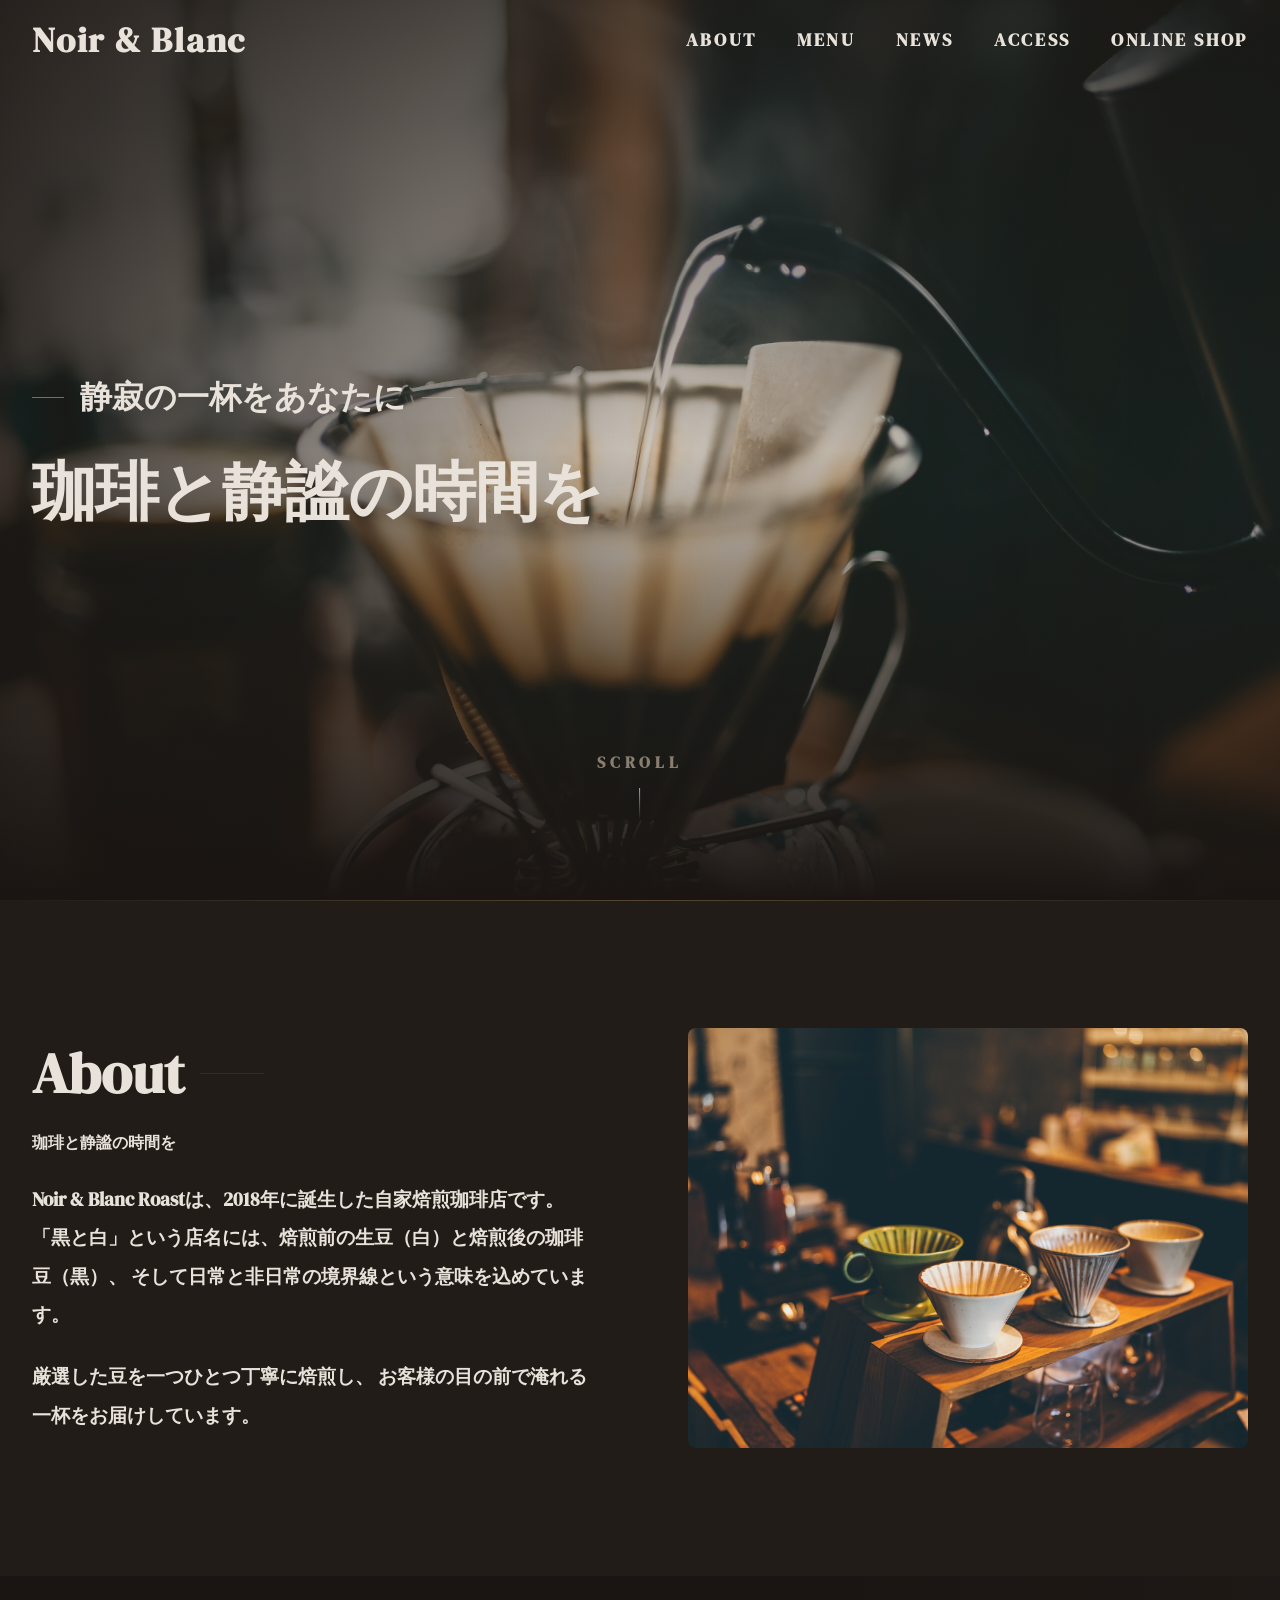
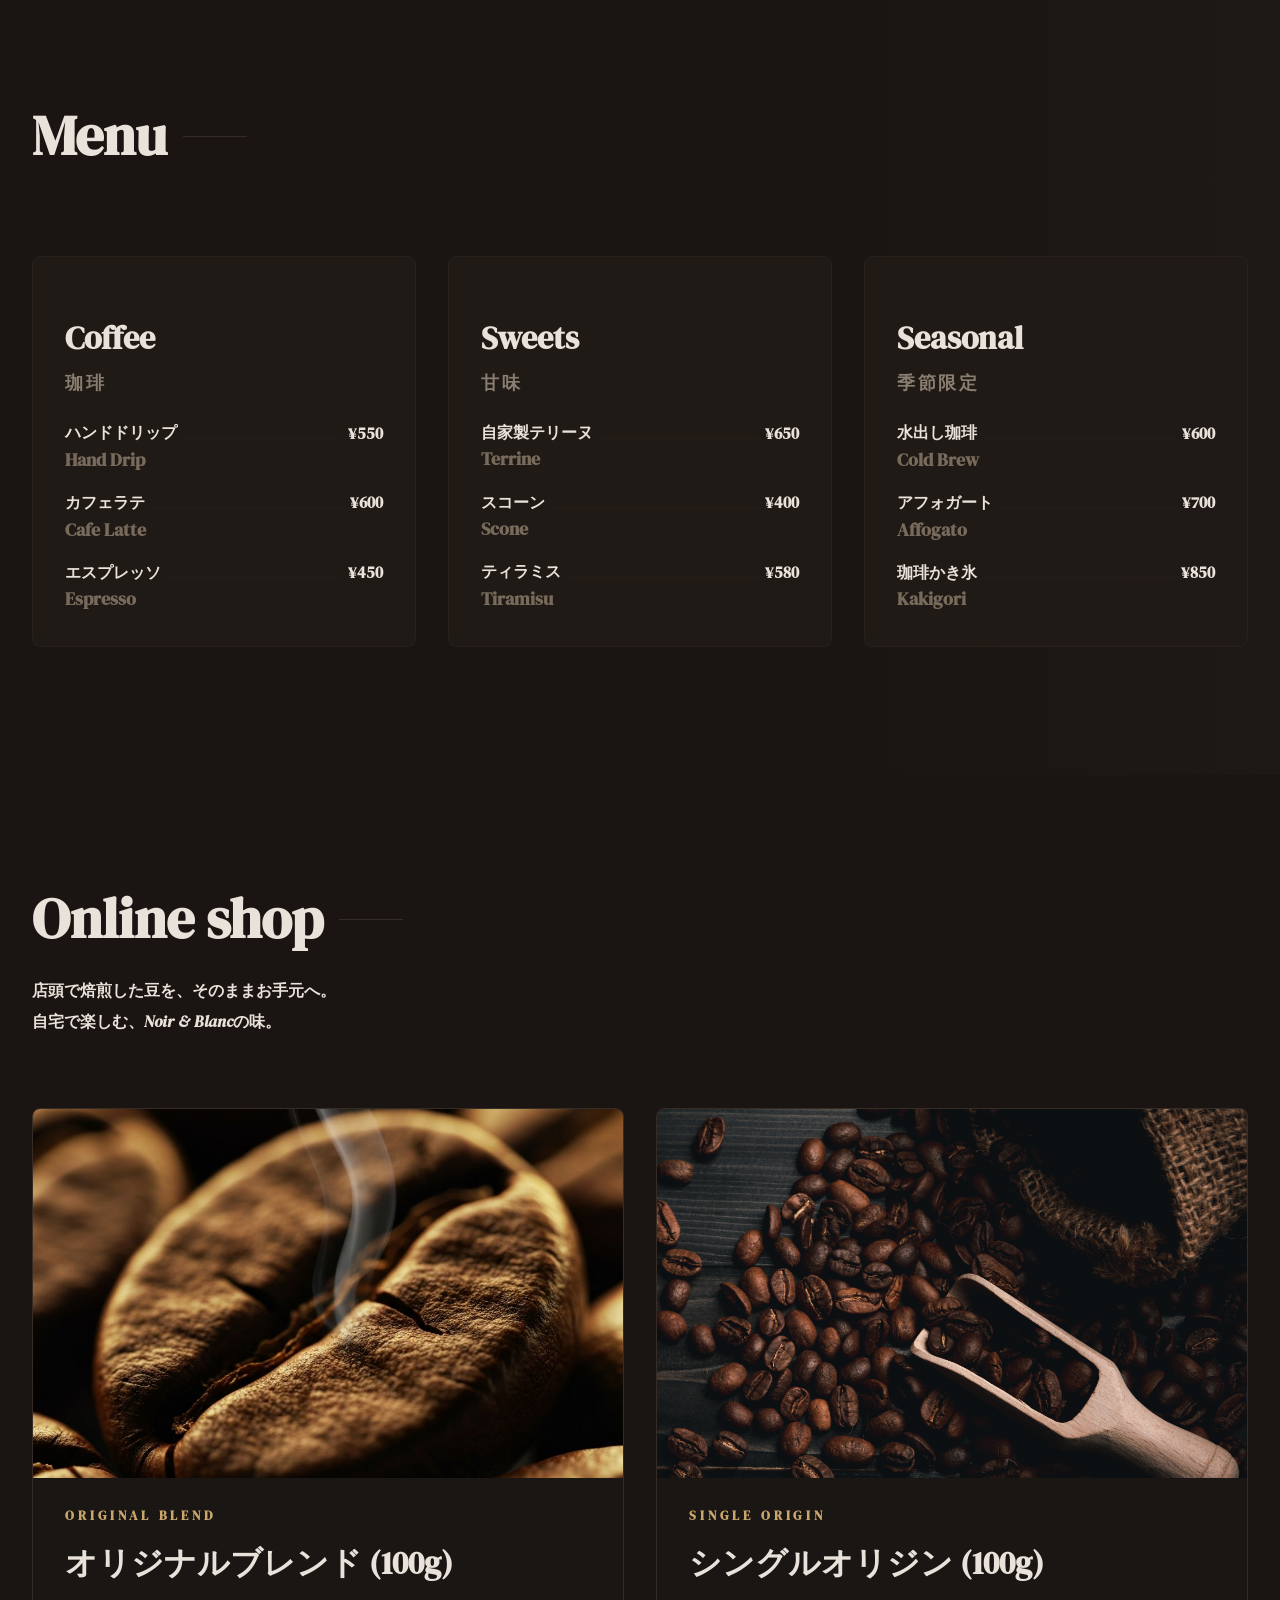
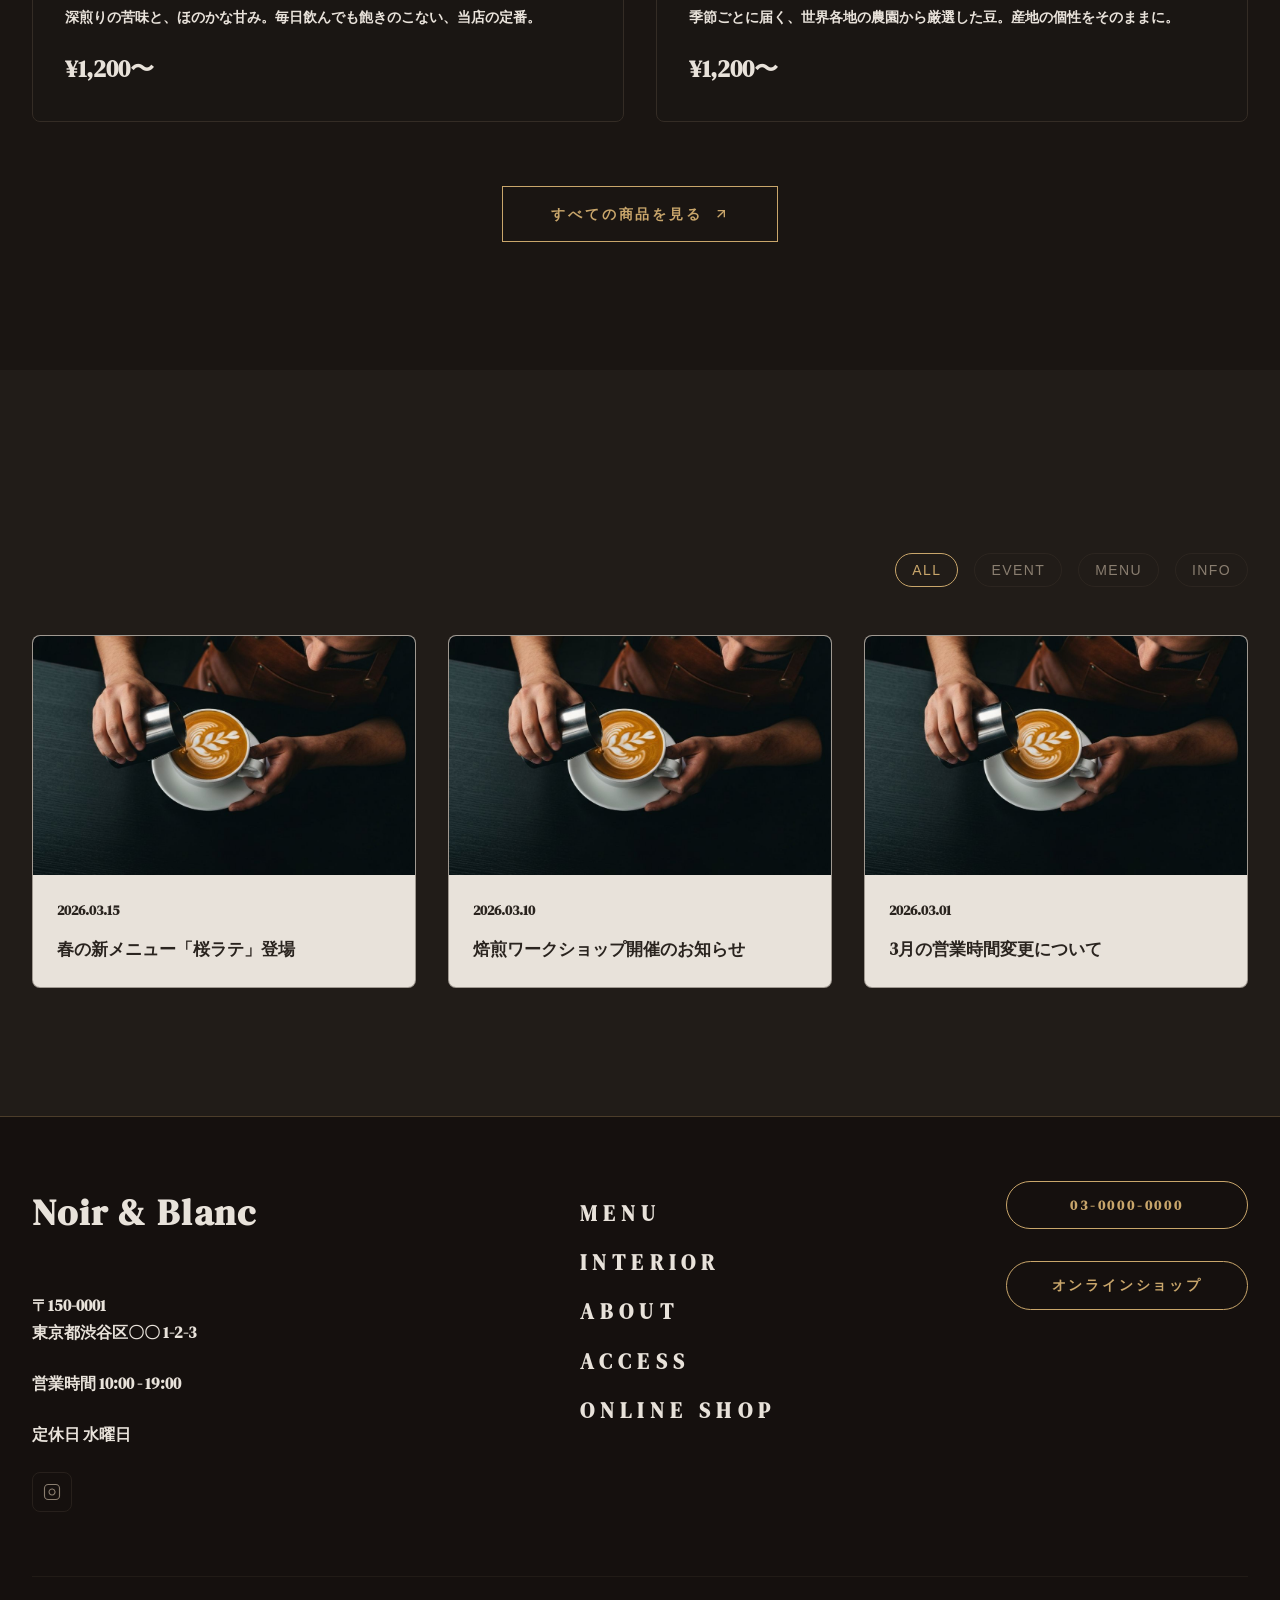
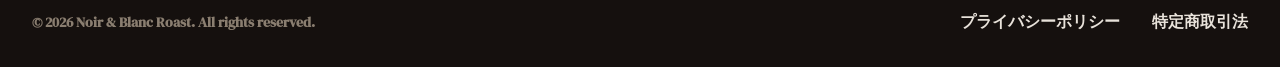
==== index.html @ d0a11fc4 "hero" ====
<!doctype html>
<html lang="ja">
  <head>
    <meta charset="UTF-8" />
    <meta name="viewport" content="width=device-width, initial-scale=1.0" />
    <meta name="theme-color" content="#1c1714" />
    <meta
      name="description"
      content="厳選された豆と、古材とアイアンが調和する静かな空間。自家焙煎珈琲店 Noir & Blanc Roast。"
    />

    <!-- OGP / SNS シェア -->
    <meta property="og:type" content="website" />
    <meta property="og:title" content="Noir & Blanc Roast - Artisan Coffee" />
    <meta
      property="og:description"
      content="厳選された豆と、古材とアイアンが調和する静かな空間。自家焙煎珈琲店。"
    />
    <meta property="og:url" content="https://noirblancroast.jp/" />
    <meta property="og:image" content="/images/hero-interior.jpg" />
    <meta property="og:locale" content="ja_JP" />
    <meta name="twitter:card" content="summary_large_image" />
    <meta name="twitter:title" content="Noir & Blanc Roast - Artisan Coffee" />
    <meta
      name="twitter:description"
      content="厳選された豆と、古材とアイアンが調和する静かな空間。自家焙煎珈琲店。"
    />
    <meta name="twitter:image" content="/images/hero-interior.jpg" />

    <title>Noir &amp; Blanc Roast - Artisan Coffee</title>

    <!-- Google Fonts: display=swap でレンダリングブロッキング解消 -->
    <link rel="preconnect" href="https://fonts.googleapis.com" />
    <link rel="preconnect" href="https://fonts.gstatic.com" crossorigin />
    <link
      href="https://fonts.googleapis.com/css2?family=DM+Sans:wght@400;500;600&family=DM+Serif+Display&display=swap"
      rel="stylesheet"
    />

    <!-- スタイルシート -->
    <link rel="stylesheet" href="style.css" />
  </head>

  <body>
    <!-- ========== Header ========== -->
    <header class="header" id="header">
      <nav class="nav container" aria-label="メインナビゲーション">
        <a href="#" class="nav-brand" aria-label="Noir & Blanc Roast トップへ">
          <div class="nav-brand-text">
            <span class="nav-brand-name">Noir &amp; Blanc</span>
          </div>
        </a>

        <ul class="nav-links" role="list">
          <li><a href="#about">About</a></li>
          <li><a href="#menu">Menu</a></li>
          <li><a href="#news">News</a></li>
          <li><a href="#news">Access</a></li>
          <li><a href="#news">Online shop</a></li>
        </ul>
        <button
          class="menu-toggle"
          id="menuToggle"
          aria-label="メニューを開く"
          aria-expanded="false"
          aria-controls="mobileMenu"
        >
          <svg
            width="24"
            height="24"
            viewBox="0 0 24 24"
            fill="none"
            stroke="currentColor"
            stroke-width="2"
            aria-hidden="true"
          >
            <line x1="3" y1="6" x2="21" y2="6" />
            <line x1="3" y1="12" x2="21" y2="12" />
            <line x1="3" y1="18" x2="21" y2="18" />
          </svg>
        </button>
      </nav>
    </header>

    <!-- ========== Mobile Menu ========== -->
    <!-- 🟠 修正: visibility:hidden + aria-hidden + フォーカストラップ(JS側) -->
    <nav
      class="mobile-menu"
      id="mobileMenu"
      aria-label="モバイルナビゲーション"
      aria-hidden="true"
    >
      <!-- × 閉じるボタン -->
      <button
        class="mobile-menu-close"
        id="mobileMenuClose"
        aria-label="メニューを閉じる"
      >
        <svg
          width="24"
          height="24"
          viewBox="0 0 24 24"
          fill="none"
          stroke="currentColor"
          stroke-width="2"
          aria-hidden="true"
        >
          <path d="M18 6 6 18" />
          <path d="m6 6 12 12" />
        </svg>
      </button>

      <li><a href="#about">About</a></li>
      <li><a href="#menu">Menu</a></li>
      <li><a href="#news">News</a></li>
      <li><a href="#news">Access</a></li>
      <li><a href="#news">Online shop</a></li>
      <a href="#reserve" class="mobile-menu-cta">Contact</a>
      <a href="tel:0300000000" class="mobile-menu-cta">03-0000-0000</a>
    </nav>

    <main id="main">
      <!-- ========== Hero ========== -->
      <section class="hero" aria-labelledby="hero-heading">
        <div class="hero-bg">
          <!-- ヒーロー画像は LCP なので loading="eager"（デフォルト）のまま -->
          <img src="images/hero.jpg" alt="Noir & Blanc Roast店内" />
        </div>
        <div class="hero-content">
          <div class="hero-label animate-fade-up">
            <span class="line" aria-hidden="true"></span>
            <span class="text">静寂の一杯をあなたに</span>
            <span class="line" aria-hidden="true"></span>
          </div>
          <h1 id="hero-heading" class="animate-fade-up-1">
            珈琲と静謐の時間を
          </h1>
          
        </div>
        <a
          href="#about"
          class="hero-scroll"
          aria-label="About セクションへスクロール"
        >
          <span>Scroll</span>
          <div class="hero-scroll-line" aria-hidden="true"></div>
        </a>
      </section>

      <!-- ========== About ========== -->
      <section
        class="about-section section"
        id="about"
        aria-labelledby="about-heading"
      >
        <div class="container">
          <div class="about-grid">
            <div class="about-content">
              <div class="section-label reveal">
                <h2 id="about-heading" class="section-title reveal delay-1">
                  About
                </h2>
                <span class="line" aria-hidden="true"></span>
              </div>
              <span class="text"
                >珈琲と<span class="accent">静謐</span>の時間を</span
              >
              <p class="reveal delay-2">
                Noir &amp; Blanc Roastは、2018年に誕生した自家焙煎珈琲店です。
                <br />「黒と白」という店名には、焙煎前の生豆（白）と焙煎後の珈琲豆（黒）、
                そして日常と非日常の境界線という意味を込めています。
              </p>
              <p class="reveal delay-2">
                厳選した豆を一つひとつ丁寧に焙煎し、
                お客様の目の前で淹れる一杯をお届けしています。
              </p>
            </div>

            <div class="about-gallery reveal">
              <div class="about-gallery-item large">
                <img src="images/about.jpg" alt="" loading="lazy" />
              </div>
            </div>
          </div>
        </div>
      </section>

      <!-- ========== Menu ========== -->
      <section
        class="menu-section section"
        id="menu"
        aria-labelledby="menu-heading"
      >
        <div class="container">
          <div class="menu-header">
            <div class="section-label reveal">
                <h2 id="menu-heading" class="section-title">Menu</h2>
                <span class="line" aria-hidden="true"></span>
              </div>
          </div>

          <div class="menu-grid">
            <!-- Coffee -->
            <div class="menu-card reveal">
              <h3>Coffee</h3>
              <p class="subtitle">珈琲</p>
              <div class="menu-items">
                <div class="menu-item">
                  <div class="menu-item-info">
                    <span class="menu-item-name-ja">ハンドドリップ</span>
                    <span class="menu-item-name">Hand Drip</span>
                  </div>
                  <span class="menu-item-dots" aria-hidden="true"></span
                  ><span class="menu-item-price">¥550</span>
                </div>
                <div class="menu-item">
                  <div class="menu-item-info">
                    <span class="menu-item-name-ja">カフェラテ</span>
                    <span class="menu-item-name">Cafe Latte</span>
                  </div>
                  <span class="menu-item-dots" aria-hidden="true"></span
                  ><span class="menu-item-price">¥600</span>
                </div>
                <div class="menu-item">
                  <div class="menu-item-info">
                    <span class="menu-item-name-ja">エスプレッソ</span>
                    <span class="menu-item-name">Espresso</span>
                  </div>
                  <span class="menu-item-dots" aria-hidden="true"></span
                  ><span class="menu-item-price">¥450</span>
                </div>
              </div>
              <span class="menu-card-line" aria-hidden="true"></span>
            </div>

            <!-- Sweets -->
            <div class="menu-card reveal delay-1">
              <h3>Sweets</h3>
              <p class="subtitle">甘味</p>
              <div class="menu-items">
                <div class="menu-item">
                  <div class="menu-item-info">
                    <span class="menu-item-name-ja">自家製テリーヌ</span>
                    <span class="menu-item-name">Terrine</span>
                  </div>
                  <span class="menu-item-dots" aria-hidden="true"></span
                  ><span class="menu-item-price">¥650</span>
                </div>
                <div class="menu-item">
                  <div class="menu-item-info">
                    <span class="menu-item-name-ja">スコーン</span>
                    <span class="menu-item-name">Scone</span>
                  </div>
                  <span class="menu-item-dots" aria-hidden="true"></span
                  ><span class="menu-item-price">¥400</span>
                </div>
                <div class="menu-item">
                  <div class="menu-item-info">
                    <span class="menu-item-name-ja">ティラミス</span>
                    <span class="menu-item-name">Tiramisu</span>
                  </div>
                  <span class="menu-item-dots" aria-hidden="true"></span
                  ><span class="menu-item-price">¥580</span>
                </div>
              </div>
              <span class="menu-card-line" aria-hidden="true"></span>
            </div>

            <!-- Seasonal -->
            <div class="menu-card reveal delay-2">
              <h3>Seasonal</h3>
              <p class="subtitle">季節限定</p>
              <div class="menu-items">
                <div class="menu-item">
                  <div class="menu-item-info">
                    <span class="menu-item-name-ja">水出し珈琲</span>
                    <span class="menu-item-name">Cold Brew</span>
                  </div>
                  <span class="menu-item-dots" aria-hidden="true"></span
                  ><span class="menu-item-price">¥600</span>
                </div>
                <div class="menu-item">
                  <div class="menu-item-info">
                    <span class="menu-item-name-ja">アフォガート</span>
                    <span class="menu-item-name">Affogato</span>
                  </div>
                  <span class="menu-item-dots" aria-hidden="true"></span
                  ><span class="menu-item-price">¥700</span>
                </div>
                <div class="menu-item">
                  <div class="menu-item-info">
                    <span class="menu-item-name-ja">珈琲かき氷</span>
                    <span class="menu-item-name">Kakigori</span>
                  </div>
                  <span class="menu-item-dots" aria-hidden="true"></span
                  ><span class="menu-item-price">¥850</span>
                </div>
              </div>
              <span class="menu-card-line" aria-hidden="true"></span>
            </div>
          </div>
        </div>
      </section>
          
        <!-- ========== Online Store ========== -->
        <section class="shop-section" id="shop" aria-labelledby="shop-heading">
            
          <div class="container shop-content">
            <div class="shop-header reveal">
                <div class="section-label reveal">
                <h2 id="shop-heading" class="section-title reveal delay-1">
                  Online shop
                </h2>
                <span class="line" aria-hidden="true"></span>
              </div>
              <p class="shop-desc">
                店頭で焙煎した豆を、そのままお手元へ。<br />自宅で楽しむ、<em>Noir &amp; Blanc</em>の味。
              </p>
            </div>
            <div class="shop-products">
              <article class="shop-product reveal">
                <div class="shop-product-img">
                  <img
                    src="images/origin.jpg"
                    alt="オリジナルブレンド豆"
                    loading="lazy"
                  />
                </div>
                <div class="shop-product-body">
                  <span class="shop-product-tag">Original Blend</span>
                  <h3 class="shop-product-name">オリジナルブレンド  (100g)</h3>
                  <p class="shop-product-desc">
                    深煎りの苦味と、ほのかな甘み。毎日飲んでも飽きのこない、当店の定番。
                  </p>
                  <div class="shop-product-footer">
                    <span class="shop-product-price">¥1,200〜</span>
                  </div>
                </div>
              </article>
              <article class="shop-product reveal">
                <div class="shop-product-img">
                  <img
                    src="images/single.jpeg"
                    alt="シングルオリジン豆"
                    loading="lazy"
                  />
                </div>
                <div class="shop-product-body">
                  <span class="shop-product-tag">Single Origin</span>
                  <h3 class="shop-product-name">シングルオリジン  (100g)</h3>
                  <p class="shop-product-desc">
                    季節ごとに届く、世界各地の農園から厳選した豆。産地の個性をそのままに。
                  </p>
                  <div class="shop-product-footer">
                    <span class="shop-product-price">¥1,200〜</span>
                  </div>
                </div>
              </article>
            </div>
            <div class="shop-all reveal delay-3">
              <a href="#" class="btn-shop-all">
                すべての商品を見る
                <svg
                  width="16"
                  height="16"
                  viewBox="0 0 24 24"
                  fill="none"
                  stroke="currentColor"
                  stroke-width="2"
                  aria-hidden="true"
                >
                  <path d="M7 7h10v10" />
                  <path d="M7 17 17 7" />
                </svg>
              </a>
            </div>
          </div>
        </section>
      </section>

      <!-- ========== News ========== -->
      <section
        class="news-section section"
        id="news"
        aria-labelledby="news-heading"
      >
        <div class="container">
          <div class="news-header">
            <div class="reveal">
              <div class="section-label">
                <span class="line" aria-hidden="true"></span>
              </div>
              <h2 id="news-heading" class="section-title">News</h2>
            </div>
            <!-- 🟡 修正: data-filter 属性でカテゴリ絞り込みに対応 -->
            <div
              class="news-filters"
              role="group"
              aria-label="ニュースフィルター"
            >
              <button class="news-filter active" data-filter="all">All</button>
              <button class="news-filter" data-filter="event">Event</button>
              <button class="news-filter" data-filter="menu">Menu</button>
              <button class="news-filter" data-filter="info">Info</button>
            </div>
          </div>

          <div class="news-grid">
            <!-- data-category でフィルタリング対象を指定 -->
            <article class="news-card reveal" data-category="menu">
              <a href="">
                <div class="news-card-image">
                  <img
                    src="images/craft-detail.jpg"
                    alt="営業時間"
                    loading="lazy"
                  />
                </div>
                <div class="news-card-content">
                  <div class="news-card-meta">
                    <time class="news-card-date" datetime="2026-03-15"
                      >2026.03.15</time
                    >
                  </div>
                  <h3>春の新メニュー「桜ラテ」登場</h3>
                </div></a
              >
            </article>

            <article class="news-card reveal delay-1" data-category="event">
              <a href="">
                <div class="news-card-image">
                  <img
                    src="images/craft-detail.jpg"
                    alt="営業時間"
                    loading="lazy"
                  />
                </div>
                <div class="news-card-content">
                  <div class="news-card-meta">
                    <time class="news-card-date" datetime="2026-03-10"
                      >2026.03.10</time
                    >
                  </div>
                  <h3>焙煎ワークショップ開催のお知らせ</h3>
                </div></a
              >
            </article>

            <article class="news-card reveal delay-2" data-category="info">
              <a href="">
                <div class="news-card-image">
                  <img
                    src="images/craft-detail.jpg"
                    alt="営業時間"
                    loading="lazy"
                  />
                </div>
                <div class="news-card-content">
                  <div class="news-card-meta">
                    <time class="news-card-date" datetime="2026-03-01"
                      >2026.03.01</time
                    >
                  </div>
                  <h3>3月の営業時間変更について</h3>
                </div></a
              >
            </article>
          </div>
        </div>
      </section>
    </main>

    <!-- ========== Footer ========== -->
    <footer class="footer" id="contact">
      <div class="container">
        <div class="footer-main">
          <div class="footer-about">
            <div class="footer-brand">
              <div class="footer-brand-text">
                <p class="name">Noir &amp; Blanc</p>
              </div>
            </div>
            <address style="font-style: normal">
              <p>〒150-0001<br />東京都渋谷区〇〇 1-2-3</p>
              <p><strong>営業時間</strong> 10:00 - 19:00</p>
              <p style="margin-top: 1rem"><strong>定休日</strong> 水曜日</p>
            </address>
            <div class="footer-social">
              <a
                href="https://instagram.com"
                target="_blank"
                rel="noopener noreferrer"
                aria-label="Instagramを開く"
              >
                <svg
                  width="18"
                  height="18"
                  viewBox="0 0 24 24"
                  fill="none"
                  stroke="currentColor"
                  stroke-width="1.5"
                  aria-hidden="true"
                >
                  <rect x="2" y="2" width="20" height="20" rx="5" ry="5" />
                  <path d="M16 11.37A4 4 0 1 1 12.63 8 4 4 0 0 1 16 11.37z" />
                  <line x1="17.5" y1="6.5" x2="17.51" y2="6.5" />
                </svg>
              </a>
            </div>
          </div>

          <nav class="footer-nav" aria-label="Exploreナビゲーション">
            <ul role="list">
              <li><a href="#menu">Menu</a></li>
              <li><a href="#interior">Interior</a></li>
              <li><a href="#about">About</a></li>
              <li><a href="#interior">Access</a></li>
              <li><a href="#about">Online shop</a></li>
            </ul>
          </nav>
          <div class="footer-info">
            <a href="tel:0300000000" class="footer-reserve" id="reserve"
              >03-0000-0000</a
            >
            <a href="#" class="footer-reserve" id="reserve"
              >オンラインショップ</a
            >
          </div>
        </div>

        <div class="footer-bottom">
          <!-- 🔵 修正: © 記号 -->
          <p>&copy; 2026 Noir &amp; Blanc Roast. All rights reserved.</p>
          <div class="footer-legal">
            <a href="#privacy">プライバシーポリシー</a>
            <a href="#terms">特定商取引法</a>
          </div>
        </div>
      </div>
    </footer>

    <!-- JS は </body> 直前に配置（DOMが確実に存在する状態で実行） -->
    <script src="script.js"></script>
  </body>
</html>
---- style.css ----
/* ============================================================
   style.css  –  Noir & Blanc Roast
   ============================================================ */


/* ----------------------------------------
   Design Tokens
   ---------------------------------------- */

:root {
    --background: #1a1512;
    --foreground: #e8e2da;
    --card: #211c18;
    --card-foreground: #e8e2da;
    --primary: #c9a66b;
    --primary-fg: #1a1512;
    --secondary: #2a241f;
    --muted-fg: #8a7e70;
    --border: #342c25;
    --radius: 0.5rem;
    --font-sans: 'DM Sans', system-ui, sans-serif;
    --font-serif: 'DM Serif Display', Georgia, serif;
}


/* ----------------------------------------
   Reset
   ---------------------------------------- */

*,
*::before,
*::after {
    box-sizing: border-box;
    margin: 0;
    padding: 0;
}

html {
    scroll-behavior: smooth;
    -webkit-font-smoothing: antialiased;
}

body {
    font-family: var(--font-serif);
    background: var(--background);
    color: var(--foreground);
    line-height: 1.6;
    min-width: 320px;
    font-weight: 600;
}

img {
    display: block;
    max-width: 100%;
    height: auto;
}

a {
    text-decoration: none;
    color: inherit;
}


/* ----------------------------------------
   Utility
   ---------------------------------------- */

.container {
    width: 100%;
    max-width: 80rem;
    margin: 0 auto;
    padding: 0 1.5rem;
}

@media (min-width: 768px) {
    .container {
        padding: 0 2rem;
    }
}


/* アクセシビリティ: フォーカスリング */

:focus-visible {
    outline: 2px solid var(--primary);
    outline-offset: 3px;
}


/* ----------------------------------------
   Animations
   ---------------------------------------- */

@keyframes fadeUp {
    from {
        opacity: 0;
        transform: translateY(30px);
    }
    to {
        opacity: 1;
        transform: translateY(0);
    }
}

@keyframes pulse {
    0%,
    100% {
        opacity: 1;
    }
    50% {
        opacity: 0.5;
    }
}

@keyframes fadeIn {
    from {
        opacity: 0;
    }
    to {
        opacity: 1;
    }
}


/* Hero 入場アニメ（ページ読み込み時のみ） */

.animate-fade-up {
    animation: fadeUp 0.8s ease-out forwards;
    opacity: 0;
}

.animate-fade-up-1 {
    animation: fadeUp 0.8s ease-out 0.1s forwards;
    opacity: 0;
}

.animate-fade-up-2 {
    animation: fadeUp 0.8s ease-out 0.2s forwards;
    opacity: 0;
}

.animate-fade-up-3 {
    animation: fadeUp 0.8s ease-out 0.3s forwards;
    opacity: 0;
}


/* スクロール連動 reveal（IntersectionObserver で .visible を付与）*/

.reveal {
    opacity: 0;
    transform: translateY(24px);
    transition: opacity 0.7s ease-out, transform 0.7s ease-out;
}

.reveal.delay-1 {
    transition-delay: 0.1s;
}

.reveal.delay-2 {
    transition-delay: 0.2s;
}

.reveal.delay-3 {
    transition-delay: 0.3s;
}

.reveal.visible {
    opacity: 1;
    transform: none;
}


/* prefers-reduced-motion: アニメ無効化 */

@media (prefers-reduced-motion: reduce) {
    .animate-fade-up,
    .animate-fade-up-1,
    .animate-fade-up-2,
    .animate-fade-up-3,
    .reveal {
        animation: none;
        transition: none;
        opacity: 1;
        transform: none;
    }
}


/* ----------------------------------------
   Header
   ---------------------------------------- */

.header {
    position: fixed;
    top: 0;
    left: 0;
    right: 0;
    z-index: 50;
    background: transparent;
    transition: background 0.5s, border-color 0.5s;
}

.header.scrolled {
    background: rgba(26, 21, 18, 0.95);
    backdrop-filter: blur(12px);
    -webkit-backdrop-filter: blur(12px);
    /* Safari 対応 */
    border-bottom: 1px solid rgba(52, 44, 37, 0.5);
}

.nav {
    display: flex;
    align-items: center;
    justify-content: space-between;
    height: 5rem;
}


/* ブランドロゴ */

.nav-brand {
    display: flex;
    align-items: center;
    gap: 0.75rem;
}

.nav-brand-icon {
    width: 2.5rem;
    height: 2.5rem;
    border-radius: var(--radius);
    background: rgba(201, 166, 107, 0.1);
    border: 1px solid rgba(201, 166, 107, 0.3);
    display: flex;
    align-items: center;
    justify-content: center;
    transition: all 0.3s;
}

.nav-brand:hover .nav-brand-icon {
    border-color: rgba(201, 166, 107, 0.6);
    background: rgba(201, 166, 107, 0.2);
}

.nav-brand-icon span {
    font-family: var(--font-serif);
    font-size: 1.125rem;
    color: var(--primary);
}

.nav-brand-text {
    display: none;
    flex-direction: column;
}

.nav-brand-sub {
    font-size: 0.75rem;
    letter-spacing: 0.3em;
    text-transform: uppercase;
    color: var(--muted-fg);
}

.nav-brand-name {
    font-family: var(--font-serif);
    font-size: 2.2rem;
    letter-spacing: 0.05em;
}

@media (min-width: 640px) {
    .nav-brand-text {
        display: flex;
    }
}


/* デスクトップ nav リンク */

.nav-links {
    display: none;
    align-items: center;
    gap: 2.5rem;
    list-style: none;
}

@media (min-width: 768px) {
    .nav-links {
        display: flex;
    }
}

.nav-links a {
    position: relative;
    font-size: 1.1rem;
    letter-spacing: 0.15em;
    text-transform: uppercase;
    transition: color 0.3s;
}

.nav-links a::after {
    content: '';
    position: absolute;
    bottom: -4px;
    left: 0;
    width: 0;
    height: 1px;
    background: var(--primary);
    transition: width 0.3s;
}

.nav-links a:hover::after {
    width: 100%;
}


/* CTA ボタン */

.nav-cta {
    display: none;
    padding: 0.625rem 1.5rem;
    font-size: 0.875rem;
    letter-spacing: 0.2em;
    text-transform: uppercase;
    background: var(--foreground);
    color: var(--primary-fg);
    border-radius: 9999px;
    transition: background 0.3s;
}

@media (min-width: 768px) {
    .nav-cta {
        display: inline-flex;
    }
}

.nav-cta:hover {
    background: rgba(201, 166, 107, 0.9);
}


/* ハンバーガーボタン */

.menu-toggle {
    display: flex;
    background: none;
    border: none;
    padding: 0.5rem;
    color: var(--foreground);
    cursor: pointer;
    transition: color 0.3s;
}

.menu-toggle:hover {
    color: var(--primary);
}

@media (min-width: 768px) {
    .menu-toggle {
        display: none;
    }
}


/* ----------------------------------------
   Mobile Menu
   ---------------------------------------- */

.mobile-menu {
    position: fixed;
    inset: 0;
    z-index: 40;
    background: var(--background);
    display: flex;
    flex-direction: column;
    align-items: center;
    justify-content: center;
    gap: 2rem;
    opacity: 0;
    visibility: hidden;
    /* visibility で tabindex ブロック */
    pointer-events: none;
    transition: opacity 0.4s, visibility 0.4s;
}

.mobile-menu.open {
    opacity: 1;
    visibility: visible;
    pointer-events: auto;
}

.mobile-menu a {
    font-family: var(--font-serif);
    font-size: 2rem;
    letter-spacing: 0.05em;
    transition: color 0.3s;
}

.mobile-menu a:hover {
    color: var(--primary);
}

.mobile-menu-close {
    position: absolute;
    top: 1.5rem;
    right: 1.5rem;
    background: none;
    border: none;
    padding: 0.5rem;
    color: var(--muted-fg);
    cursor: pointer;
    transition: color 0.3s;
}

.mobile-menu-close:hover {
    color: var(--primary);
}

.mobile-menu-cta {
    margin-top: 1rem;
    padding: 1rem 2.5rem;
    font-size: 0.875rem;
    letter-spacing: 0.2em;
    text-transform: uppercase;
    border: 1px solid var(--primary);
    color: var(--primary);
    border-radius: 9999px;
    transition: all 0.3s;
}

.mobile-menu-cta:hover {
    background: var(--primary);
    color: var(--primary-fg);
}


/* ----------------------------------------
   Hero
   ---------------------------------------- */

.hero {
    position: relative;
    min-height: 100vh;
    overflow: hidden;
}

.hero-bg {
    position: absolute;
    inset: 0;
}

.hero-bg img {
    width: 100%;
    height: 100%;
    object-fit: cover;
}

.hero-bg::before {
    content: '';
    position: absolute;
    inset: 0;
    background: linear-gradient(to bottom, rgba(26, 21, 18, 0.7), rgba(26, 21, 18, 0.1), #1a1512);
}

.hero-bg::after {
    content: '';
    position: absolute;
    inset: 0;
    background: linear-gradient(to right, rgba(26, 21, 18, 0.8), transparent, rgba(26, 21, 18, 0.2));
}

.hero-content {
    position: relative;
    z-index: 10;
    display: flex;
    flex-direction: column;
    justify-content: center;
    min-height: 100vh;
    padding: 6rem 2rem;
}

.hero-label {
    display: flex;
    align-items: center;
    gap: 1rem;
    margin-bottom: 2rem;
}

.hero-label .line {
    width: 2rem;
    height: 1px;
    background: rgba(201, 166, 107, 0.6);
}

.hero-label .text {
    font-size: 2rem;
}
@media screen and(max-width: 767px) {
    .hero-label .text {
        font-size: 1.2rem;
    }
    
}

/* h1 は1ページに1つ */

.hero h1 {
    font-family: var(--font-serif);
    font-size: clamp(2.5rem, 8vw, 4rem);
    line-height: 1.15;
    letter-spacing: -0.02em;
}

.hero h1 .accent {
    color: var(--primary);
}

.hero-tagline {
    min-height: 4rem;
    margin-top: 2rem;
}

.hero-tagline p {
    font-size: clamp(1rem, 3vw, 1.25rem);
    color: var(--muted-fg);
    line-height: 1.8;
    transition: opacity 0.4s;
}

.hero-buttons {
    margin-top: 3rem;
    display: flex;
    flex-direction: column;
    align-items: center;
    gap: 1rem;
}

@media (min-width: 640px) {
    .hero-buttons {
        flex-direction: row;
        gap: 1.5rem;
    }
}

.btn-primary {
    padding: 1rem 2.5rem;
    font-size: 0.875rem;
    letter-spacing: 0.2em;
    text-transform: uppercase;
    background: var(--primary);
    color: var(--primary-fg);
    border: none;
    border-radius: 9999px;
    cursor: pointer;
    transition: background 0.3s;
}

.btn-primary:hover {
    background: rgba(201, 166, 107, 0.85);
}

.btn-outline {
    padding: 1rem 2.5rem;
    font-size: 0.875rem;
    letter-spacing: 0.2em;
    text-transform: uppercase;
    background: transparent;
    color: var(--foreground);
    border: 1px solid rgba(52, 44, 37, 0.6);
    border-radius: 9999px;
    cursor: pointer;
    transition: border-color 0.3s;
}

.btn-outline:hover {
    border-color: var(--primary);
}

.hero-scroll {
    position: absolute;
    bottom: 3rem;
    left: 50%;
    transform: translateX(-50%);
    display: flex;
    flex-direction: column;
    align-items: center;
    gap: 0.75rem;
    color: var(--muted-fg);
    transition: color 0.3s;
}

.hero-scroll:hover {
    color: var(--primary);
}

.hero-scroll span {
    letter-spacing: 0.3em;
    text-transform: uppercase;
}

.hero-scroll-line {
    position: relative;
    width: 1px;
    height: 4rem;
}

.hero-scroll-line::before {
    content: '';
    position: absolute;
    top: 0;
    left: 0;
    width: 100%;
    height: 50%;
    background: linear-gradient(to bottom, var(--primary), transparent);
    animation: pulse 2s infinite;
}


/* ----------------------------------------
   Section Common
   ---------------------------------------- */

.section {
    padding: 6rem 0;
}

@media (min-width: 768px) {
    .section {
        padding: 8rem 0;
    }
}

.section-label {
    display: flex;
    align-items: center;
    gap: 1rem;
    margin-bottom: 1.5rem;
}

.section-label .line {
    height: 1px;
    width: 4rem;
    background: var(--border);
}

.section-label .text {
    font-size: 0.75rem;
    letter-spacing: 0.4em;
    text-transform: uppercase;
    color: var(--primary);
}

.section-title {
    font-family: var(--font-serif);
    font-size: clamp(2.5rem, 5vw, 3.5rem);
    line-height: 1.15;
}

.section-title .accent {
    color: var(--primary);
}


/* ----------------------------------------
   About Section
   ---------------------------------------- */

.about-section {
    background: var(--card);
    position: relative;
    overflow: hidden;
}

.about-section::before {
    content: '';
    position: absolute;
    top: 0;
    left: 0;
    right: 0;
    height: 1px;
    background: linear-gradient(to right, transparent, var(--primary), transparent);
    opacity: 0.3;
}

.about-grid {
    display: grid;
    gap: 4rem;
    grid-template-columns: 1fr 1fr;
        gap: 6rem;
        align-items: center;
}



.about-content p {
    font-size: 1.2rem;
    line-height: 2;
    margin-top: 1.5rem;
}
@media (max-width: 1023px) {
    .about-grid {
        grid-template-columns: 1fr;
    }
    .about-content p {
    font-size: 1rem;
}
}
.about-philosophy {
    margin-top: 3rem;
    padding-top: 3rem;
    border-top: 1px solid rgba(52, 44, 37, 0.4);
}

.about-philosophy-title {
    font-size: 0.875rem;
    letter-spacing: 0.2em;
    text-transform: uppercase;
    color: var(--primary);
    margin-bottom: 1rem;
}

.about-philosophy p {
    font-family: var(--font-serif);
    font-size: 1.25rem;
    line-height: 1.8;
    margin-top: 0;
}

.about-gallery {
}

.about-gallery-item {
    position: relative;
    overflow: hidden;
    border-radius: var(--radius);
    aspect-ratio: 4/3;
}

.about-gallery-item img {
    width: 100%;
    height: 100%;
    object-fit: cover;
    transition: transform 0.7s;
}

.about-gallery-item:hover img {
    transform: scale(1.05);
}


/* ----------------------------------------
   Menu Section
   ---------------------------------------- */

.menu-section {
    position: relative;
}

.menu-section::before {
    content: '';
    position: absolute;
    top: 0;
    right: 0;
    width: 40%;
    height: 100%;
    background: linear-gradient(to left, rgba(33, 28, 24, 0.5), transparent);
    pointer-events: none;
}

.menu-header {
    display: grid;
    gap: 3rem;
    margin-bottom: 4rem;
}

@media (min-width: 1024px) {
    .menu-header {
        grid-template-columns: 1fr 1fr;
        gap: 6rem;
        align-items: end;
    }
}

.menu-header p {
    font-size: 1rem;
    line-height: 1.8;
    color: var(--muted-fg);
}

.menu-grid {
    display: grid;
    gap: 1.5rem;
}

@media (min-width: 768px) {
    .menu-grid {
        grid-template-columns: repeat(3, 1fr);
        gap: 2rem;
    }
}

.menu-card {
    position: relative;
    overflow: hidden;
    background: rgba(33, 28, 24, 0.8);
    backdrop-filter: blur(8px);
    -webkit-backdrop-filter: blur(8px);
    /* Safari 対応 */
    border: 1px solid rgba(52, 44, 37, 0.4);
    border-radius: var(--radius);
    padding: 2rem;
    transition: all 0.5s;
}

.menu-card:hover {
    border-color: rgba(201, 166, 107, 0.4);
    background: var(--card);
}

.menu-card-number {
    position: absolute;
    top: 1rem;
    right: 1.5rem;
    font-family: var(--font-serif);
    font-size: 3rem;
    color: rgba(52, 44, 37, 0.3);
    transition: color 0.3s;
}

.menu-card:hover .menu-card-number {
    color: rgba(201, 166, 107, 0.2);
}

.menu-card-icon {
    width: 3rem;
    height: 3rem;
    display: flex;
    align-items: center;
    justify-content: center;
    border: 1px solid rgba(52, 44, 37, 0.6);
    border-radius: var(--radius);
    color: var(--muted-fg);
    transition: all 0.3s;
}

.menu-card:hover .menu-card-icon {
    border-color: var(--primary);
    color: var(--primary);
}

.menu-card h3 {
    margin-top: 1.5rem;
    font-family: var(--font-serif);
    font-size: 2rem;
}

.menu-card .subtitle {
    margin-top: 0.25rem;
    font-size: 1.1rem;
    letter-spacing: 0.15em;
    color: var(--muted-fg);
}

.menu-items {
    margin-top: 1.5rem;
    display: flex;
    flex-direction: column;
    gap: 1rem;
}

.menu-item {
    display: flex;
    align-items: baseline;
    gap: 0.5rem;
}

.menu-item-info {
    display: flex;
    flex-direction: column;
}

.menu-item-name-ja {
    font-size: 1rem;
    transition: color 0.3s;
}

.menu-item:hover .menu-item-name-ja {
    color: var(--primary);
}

.menu-item-name {
    font-size: 1.1rem;
    color: rgb(121 107 92);
}

.menu-item-dots {
    flex: 1;
    min-width: 1rem;
    border-bottom: 1px dotted rgba(52, 44, 37, 0.5);
    margin-bottom: 0.4rem;
}

.menu-item-price {
    font-size: 1rem;
    font-variant-numeric: tabular-nums;
}

.menu-card-line {
    position: absolute;
    bottom: 0;
    left: 0;
    width: 0;
    height: 2px;
    background: var(--primary);
    border-radius: 9999px;
    transition: width 0.5s;
}

.menu-card:hover .menu-card-line {
    width: 100%;
}

/* ----------------------------------------
   Online Store
   ---------------------------------------- */
.shop-section {
  position: relative; overflow: hidden;
  padding: 7rem 0 8rem;
}
.shop-bg {
  position: absolute; inset: 0;
}
.shop-bg img { width: 100%; height: 100%; object-fit: cover; }
.shop-bg::before {
  content: ''; position: absolute; inset: 0;
  background: linear-gradient(160deg,
    rgba(18,15,13,0.96) 0%,
    rgba(18,15,13,0.88) 60%,
    rgba(18,15,13,0.96) 100%);
}
.shop-bg::after {
  content: ''; position: absolute; top: 0; left: 0; right: 0; height: 1px;
  background: linear-gradient(90deg, transparent, var(--primary), transparent);
  opacity: 0.3;
}
 
.shop-content { position: relative; z-index: 10; }
 
.shop-header { max-width: 42rem; margin-bottom: 4.5rem; }
.shop-title  { color: var(--fg); }
.shop-title em { color: var(--primary); }
.shop-desc {
  font-family: var(--font-jp); 
  font-size: 1rem;
  line-height: 1.9; color: var(--fg-muted); margin-top: 1.5rem;
}
 
.shop-products {
  display: grid; 
  gap: 1.5rem;
}
@media (min-width: 768px) { 
    .shop-products { 
        grid-template-columns: repeat(2, 1fr); gap: 2rem; 
    } }

.shop-product {
  display: flex; 
  flex-direction: column;
  background: rgba(28, 23, 20, 0.85);
  border: 1px solid var(--border);
  border-radius: var(--radius);
  overflow: hidden;
  transition: all 0.5s;
  backdrop-filter: blur(8px); 
  -webkit-backdrop-filter: blur(8px);
}
.shop-product:hover { 
    border-color: rgba(201,164,106,0.4); transform: translateY(-4px); }
 
.shop-product-img {
  position: relative; 
  aspect-ratio: 16/10; 
  overflow: hidden;
}
.shop-product-img img {
  width: 100%; 
  height: 100%; 
  object-fit: cover;
}
.shop-product-badge {
  position: absolute; top: 1rem; right: 1rem;
  padding: 0.3rem 0.875rem;
  font-size: 0.7rem; letter-spacing: 0.2em; text-transform: uppercase;
  background: rgba(18,15,13,0.85); color: var(--primary);
  border: 1px solid rgba(201,164,106,0.35);
  backdrop-filter: blur(6px); -webkit-backdrop-filter: blur(6px);
}
 
.shop-product-body {
  padding: 1.75rem 2rem 2rem; display: flex; flex-direction: column; flex: 1;
}
.shop-product-tag {
  display: block; 
  font-size: 0.8rem; 
  letter-spacing: 0.3em; 
  text-transform: uppercase;
  color: var(--primary); margin-bottom: 0.75rem;
}
.shop-product-name {
  font-size: 2rem;
}
.shop-product-desc {
  font-family: var(--font-jp); font-size: 0.9rem;
  line-height: 1.85; color: var(--fg-muted); margin-top: 0.875rem; flex: 1;
}
.shop-product-footer {
  display: flex; align-items: center; justify-content: space-between;
  padding-top: 1.25rem;
  border-top: 1px solid var(--border-dim);
}
.shop-product-price {
  font-family: var(--font-serif); 
  font-size: 1.5rem;
  font-variant-numeric: tabular-nums;
}
.shop-product-btn {
  padding: 1rem 2rem;
  font-size: 1rem; 
  letter-spacing: 0.15em; 
  text-transform: uppercase;
  background: var(--foreground); 
  border-radius: 9999px;
  color: #120f0d;
  transition: background 0.3s;
}
.shop-product-btn:hover { background: rgba(201,164,106,0.85); }
 
.shop-all {
  display: flex; flex-direction: column; align-items: center; gap: 1.25rem;
  margin-top: 4rem; text-align: center;
}
.btn-shop-all {
  display: inline-flex; align-items: center; gap: 0.625rem;
  padding: 1rem 3rem;
  font-size: 0.875rem; letter-spacing: 0.2em; text-transform: uppercase;
  border: 1px solid var(--primary); 
  color: var(--primary);
  transition: all 0.5s;
  position: relative; 
  overflow: hidden;
}

.btn-shop-all span, .btn-shop-all svg { 
    position: relative; z-index: 1; }
.btn-shop-all:hover { 
    color: #120f0d;
    background: var(--foreground); }
.btn-shop-all:hover::before { 
    transform: translateX(0); }
 
.shop-note {
  font-size: 0.8rem; color: var(--fg-muted); letter-spacing: 0.05em;
}

/* ----------------------------------------
   Gallery / Interior Section
   ---------------------------------------- */

.gallery-section {
    position: relative;
    overflow: hidden;
}

.gallery-section::before {
    content: '';
    position: absolute;
    inset: 0;
    background: linear-gradient(to bottom, var(--background), rgba(33, 28, 24, 0.3), var(--background));
    pointer-events: none;
}

.gallery-header {
    text-align: center;
    margin-bottom: 4rem;
}

.gallery-header .section-label {
    justify-content: center;
}

.bento-grid {
    display: grid;
    gap: 1rem;
}

@media (min-width: 768px) {
    .bento-grid {
        grid-template-columns: repeat(12, 1fr);
        gap: 1.5rem;
    }
}

.bento-item {
    position: relative;
    overflow: hidden;
    border-radius: var(--radius);
}

.bento-item img {
    width: 100%;
    height: 100%;
    object-fit: cover;
    transition: transform 0.7s;
}

.bento-item:hover img {
    transform: scale(1.05);
}

.bento-item.large {
    aspect-ratio: 4/3;
}

.bento-item.medium {
    aspect-ratio: 16/10;
}

@media (min-width: 768px) {
    .bento-item.large {
        grid-column: span 7;
        aspect-ratio: 16/12;
    }
    .bento-item.medium {
        grid-column: span 5;
    }
}

.bento-overlay {
    position: absolute;
    inset: 0;
    background: linear-gradient(to top, rgba(26, 21, 18, 0.8), transparent);
    opacity: 0;
    transition: opacity 0.5s;
}

.bento-item:hover .bento-overlay {
    opacity: 1;
}

.bento-content {
    position: absolute;
    bottom: 0;
    left: 0;
    right: 0;
    padding: 1.5rem;
    transform: translateY(1rem);
    opacity: 0;
    transition: all 0.5s;
}

.bento-item:hover .bento-content {
    transform: translateY(0);
    opacity: 1;
}

.bento-content .label {
    font-size: 0.75rem;
    letter-spacing: 0.3em;
    text-transform: uppercase;
    color: var(--primary);
    margin-bottom: 0.5rem;
}

.bento-content h3 {
    font-family: var(--font-serif);
    font-size: 1.25rem;
}

.bento-text-card {
    background: var(--card);
    border: 1px solid rgba(52, 44, 37, 0.4);
    border-radius: var(--radius);
    padding: 2rem;
    display: flex;
    flex-direction: column;
    justify-content: space-between;
    min-height: 200px;
    transition: border-color 0.5s;
}

@media (min-width: 768px) {
    .bento-text-card {
        grid-column: span 5;
    }
}

.bento-text-card:hover {
    border-color: rgba(201, 166, 107, 0.4);
}

.bento-text-card .label {
    font-size: 0.75rem;
    letter-spacing: 0.3em;
    text-transform: uppercase;
    color: var(--primary);
    margin-bottom: 1rem;
}

.bento-text-card h3 {
    font-family: var(--font-serif);
    font-size: 1.25rem;
    line-height: 1.4;
}

.bento-text-card p {
    margin-top: 1rem;
    font-size: 1rem;
    line-height: 1.7;
    color: var(--muted-fg);
}


/* ----------------------------------------
   Testimonial
   ---------------------------------------- */

.testimonial {
    position: relative;
    padding: 6rem 0;
    overflow: hidden;
}

@media (min-width: 768px) {
    .testimonial {
        padding: 8rem 0;
    }
}

.testimonial-bg {
    position: absolute;
    inset: 0;
    opacity: 0.2;
}

.testimonial-bg img {
    width: 100%;
    height: 100%;
    object-fit: cover;
}

.testimonial-bg::before {
    content: '';
    position: absolute;
    inset: 0;
    background: linear-gradient(to bottom, var(--background), rgba(26, 21, 18, 0.95), var(--background));
}

.testimonial-content {
    position: relative;
    z-index: 10;
    max-width: 48rem;
    margin: 0 auto;
    text-align: center;
    padding: 0 1.5rem;
}

.testimonial-quote-mark {
    font-family: var(--font-serif);
    font-size: clamp(4rem, 10vw, 6rem);
    line-height: 1;
    color: rgba(201, 166, 107, 0.2);
    user-select: none;
}

.testimonial blockquote {
    font-family: var(--font-serif);
    font-size: clamp(1.25rem, 3vw, 1.75rem);
    line-height: 1.6;
    margin-top: 1rem;
}

.testimonial blockquote .accent {
    color: var(--primary);
}

.testimonial-author {
    margin-top: 2rem;
    font-size: 0.875rem;
    letter-spacing: 0.2em;
    text-transform: uppercase;
    color: var(--muted-fg);
}


/* ----------------------------------------
   News Section
   ---------------------------------------- */

.news-section {
    background: var(--card);
}

.news-header {
    display: flex;
    flex-direction: column;
    gap: 2rem;
    margin-bottom: 3rem;
}

@media (min-width: 768px) {
    .news-header {
        flex-direction: row;
        justify-content: space-between;
        align-items: flex-end;
    }
}

.news-filters {
    display: flex;
    gap: 1rem;
    flex-wrap: wrap;
}

.news-filter {
    padding: 0.5rem 1rem;
    font-size: 0.875rem;
    letter-spacing: 0.1em;
    text-transform: uppercase;
    background: transparent;
    border: 1px solid rgba(52, 44, 37, 0.6);
    border-radius: 9999px;
    color: var(--muted-fg);
    cursor: pointer;
    transition: all 0.3s;
}

.news-filter:hover,
.news-filter.active {
    border-color: var(--primary);
    color: var(--primary);
}

.news-grid {
    display: grid;
    gap: 1.5rem;
}

@media (min-width: 768px) {
    .news-grid {
        grid-template-columns: repeat(2, 1fr);
        gap: 2rem;
    }
}

@media (min-width: 1024px) {
    .news-grid {
        grid-template-columns: repeat(3, 1fr);
    }
}

.news-card {
    background: var(--foreground);
    border: 1px solid rgba(52, 44, 37, 0.4);
    border-radius: var(--radius);
    overflow: hidden;
    transition: all 0.5s;
}

.news-card:hover {
    border-color: rgba(201, 166, 107, 0.4);
    transform: translateY(-4px);
}


/* フィルタリング用 */

.news-card[hidden] {
    display: none;
}

.news-card-image {
    aspect-ratio: 16/10;
    overflow: hidden;
}

.news-card-image img {
    width: 100%;
    height: 100%;
    object-fit: cover;
    transition: transform 0.7s;
}

.news-card:hover .news-card-image img {
    transform: scale(1.05);
}

.news-card-content {
    padding: 1.5rem;
}

.news-card-meta {
    display: flex;
    align-items: center;
    gap: 1rem;
    margin-bottom: 1rem;
}

.news-card-date {
    font-size: 0.875rem;
    color: var(--secondary);
}

.news-card h3 {
    font-size: 1.0625rem;
    line-height: 1.5;
    transition: color 0.3s;
    color: var(--secondary);
}


/* ----------------------------------------
   Footer
   ---------------------------------------- */

.footer {
    border-top: 1px solid rgba(201, 166, 107, 0.3);
    background: rgba(16, 13, 11, 0.5);
}

.footer-main {
    padding: 4rem 0;
    display: grid;
    gap: 3rem;
}

@media (min-width: 768px) {
    .footer-main {
        grid-template-columns: 2fr 1.5fr 1fr;
        gap: 4rem;
    }
}

.footer-brand {
    display: flex;
    align-items: center;
    gap: 0.75rem;
    margin-bottom: 1.5rem;
}

.footer-brand-icon {
    width: 3rem;
    height: 3rem;
    border-radius: var(--radius);
    background: rgba(201, 166, 107, 0.1);
    border: 1px solid rgba(201, 166, 107, 0.3);
    display: flex;
    align-items: center;
    justify-content: center;
}

.footer-brand-icon span {
    font-family: var(--font-serif);
    font-size: 1.25rem;
    color: var(--primary);
}

.footer-brand-text .sub {
    font-size: 0.75rem;
    letter-spacing: 0.3em;
    text-transform: uppercase;
    color: var(--muted-fg);
}

.footer-brand-text .name {
    font-family: var(--font-serif);
    font-size: 2.3rem;
    letter-spacing: 0.05em;
}

.footer-about p {
    font-size: 1rem;
    line-height: 1.7;
    margin-bottom: 1.5rem;
}

.footer-social {
    display: flex;
    gap: 1rem;
}

.footer-social a {
    width: 2.5rem;
    height: 2.5rem;
    display: flex;
    align-items: center;
    justify-content: center;
    border: 1px solid rgba(52, 44, 37, 0.6);
    border-radius: var(--radius);
    color: var(--muted-fg);
    transition: all 0.3s;
}

.footer-social a:hover {
    border-color: var(--primary);
    color: var(--primary);
}

.footer-nav ul {
    margin-top: 1rem;
    list-style: none;
    display: flex;
    flex-direction: column;
    gap: 1rem;
}

.footer-nav a {
    font-size: 1.3rem;
    letter-spacing: 0.3em;
    color: var(--foreground);
    transition: color 0.3s;
    text-transform: uppercase;
}

.footer-nav a:hover {
    color: var(--primary);
}

.footer-info p {
    font-size: 1rem;
    color: var(--muted-fg);
    margin-bottom: 0.75rem;
}

.footer-info strong {
    color: var(--foreground);
}

.footer-reserve {
    margin-bottom: 2rem;
    display: inline-flex;
    width: 100%;
    justify-content: center;
    padding: 0.75rem 1.5rem;
    font-size: 0.875rem;
    letter-spacing: 0.2em;
    text-transform: uppercase;
    border: 1px solid var(--primary);
    color: var(--primary);
    border-radius: 9999px;
    transition: all 0.3s;
}

.footer-reserve:hover {
    background: var(--foreground);
    color: var(--primary-fg);
}

.footer-bottom {
    padding: 2rem 0;
    border-top: 1px solid rgba(52, 44, 37, 0.4);
    display: flex;
    flex-direction: column;
    gap: 1rem;
    align-items: center;
}

@media (min-width: 768px) {
    .footer-bottom {
        flex-direction: row;
        justify-content: space-between;
    }
}

.footer-bottom p {
    font-size: 0.875rem;
    color: var(--muted-fg);
}

.footer-legal {
    display: flex;
    gap: 2rem;
}

.footer-legal a {
    font-size: 1rem;
    color: var(--foreground);
    transition: color 0.3s;
}

.footer-legal a:hover {
    color: var(--primary);
}
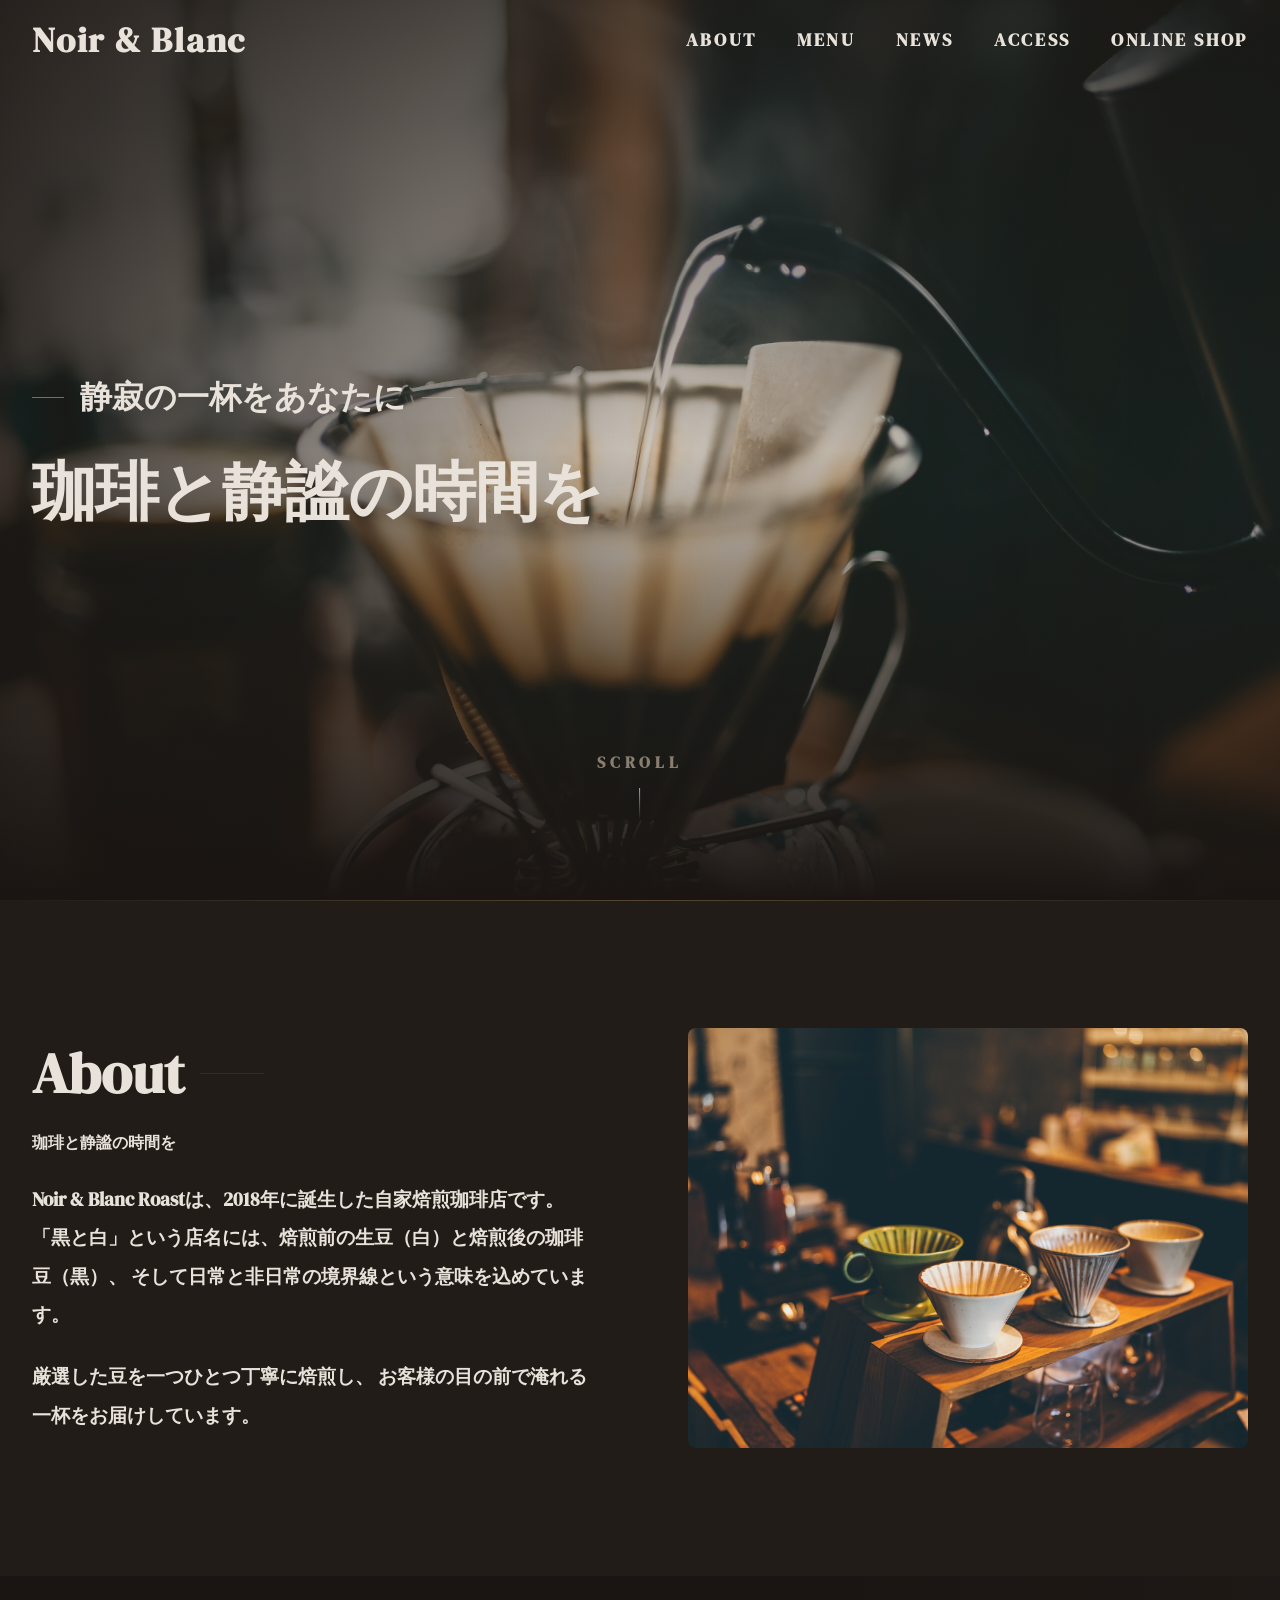
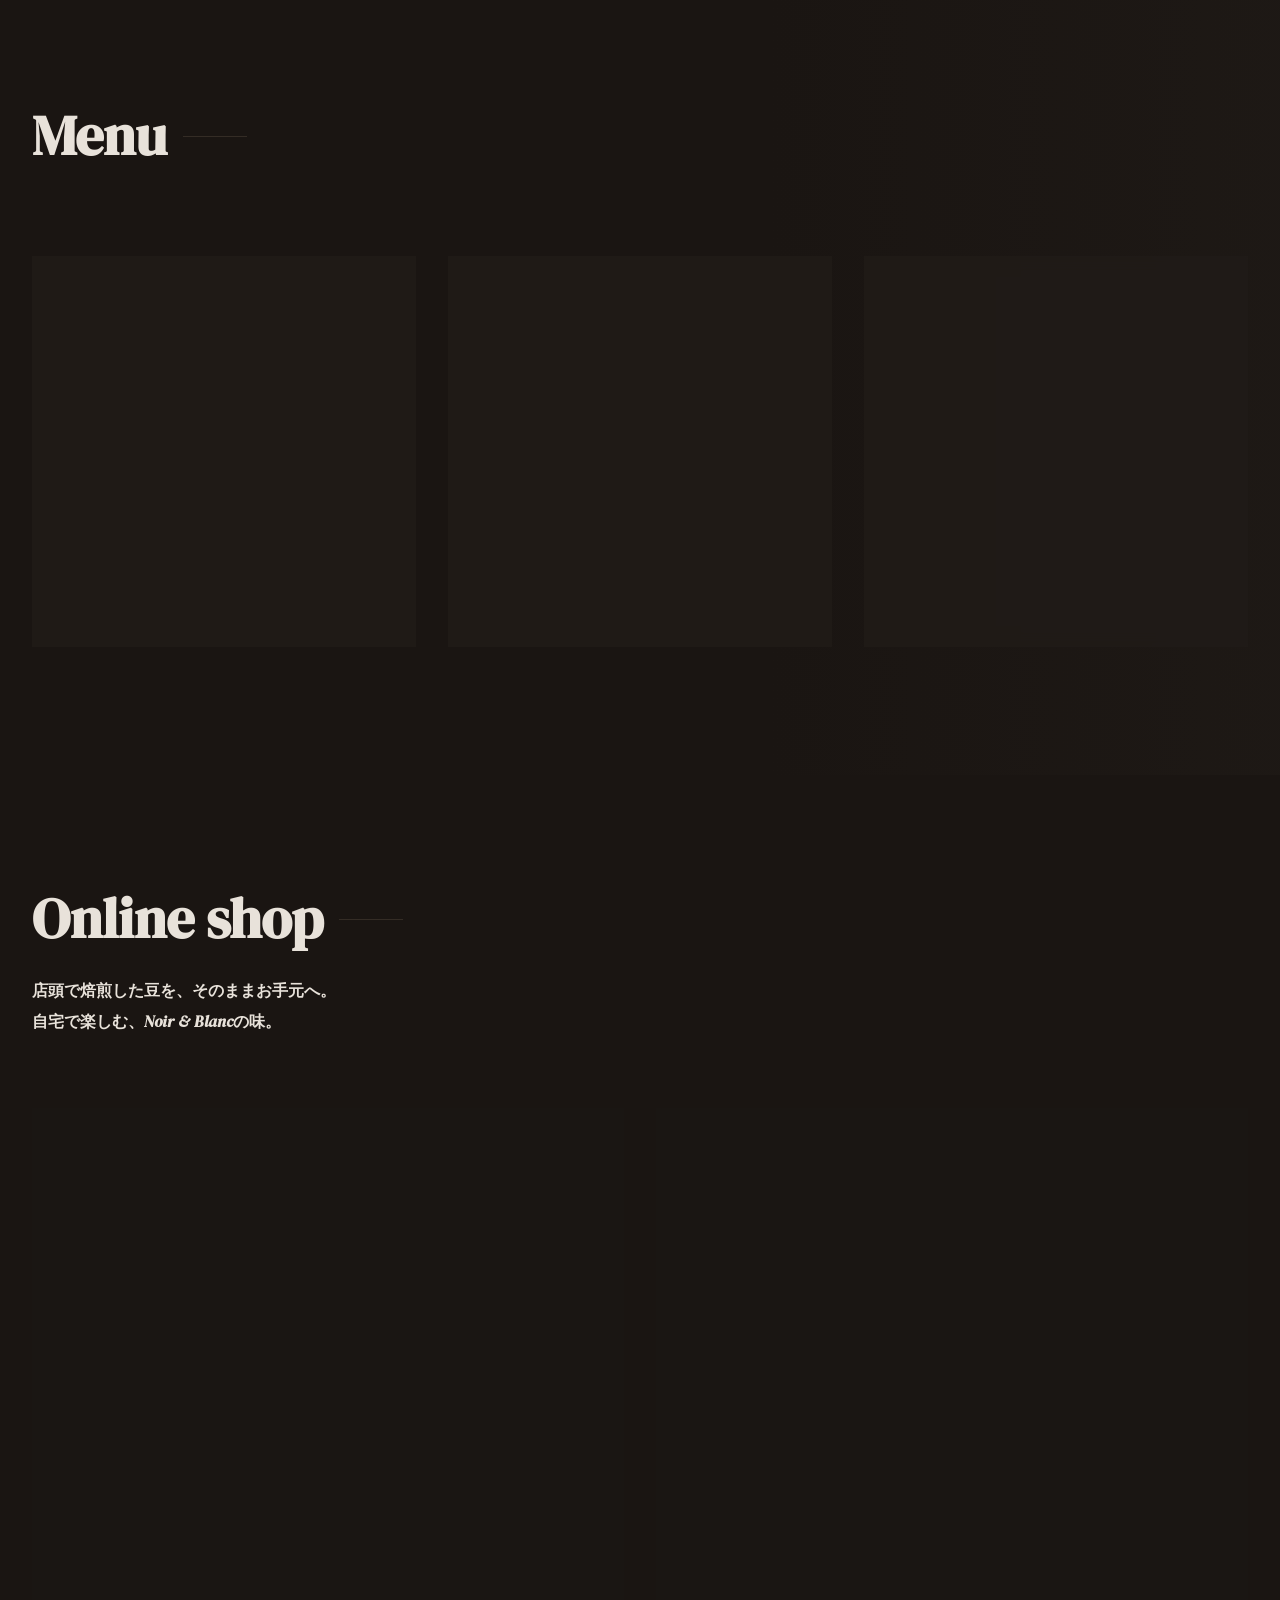
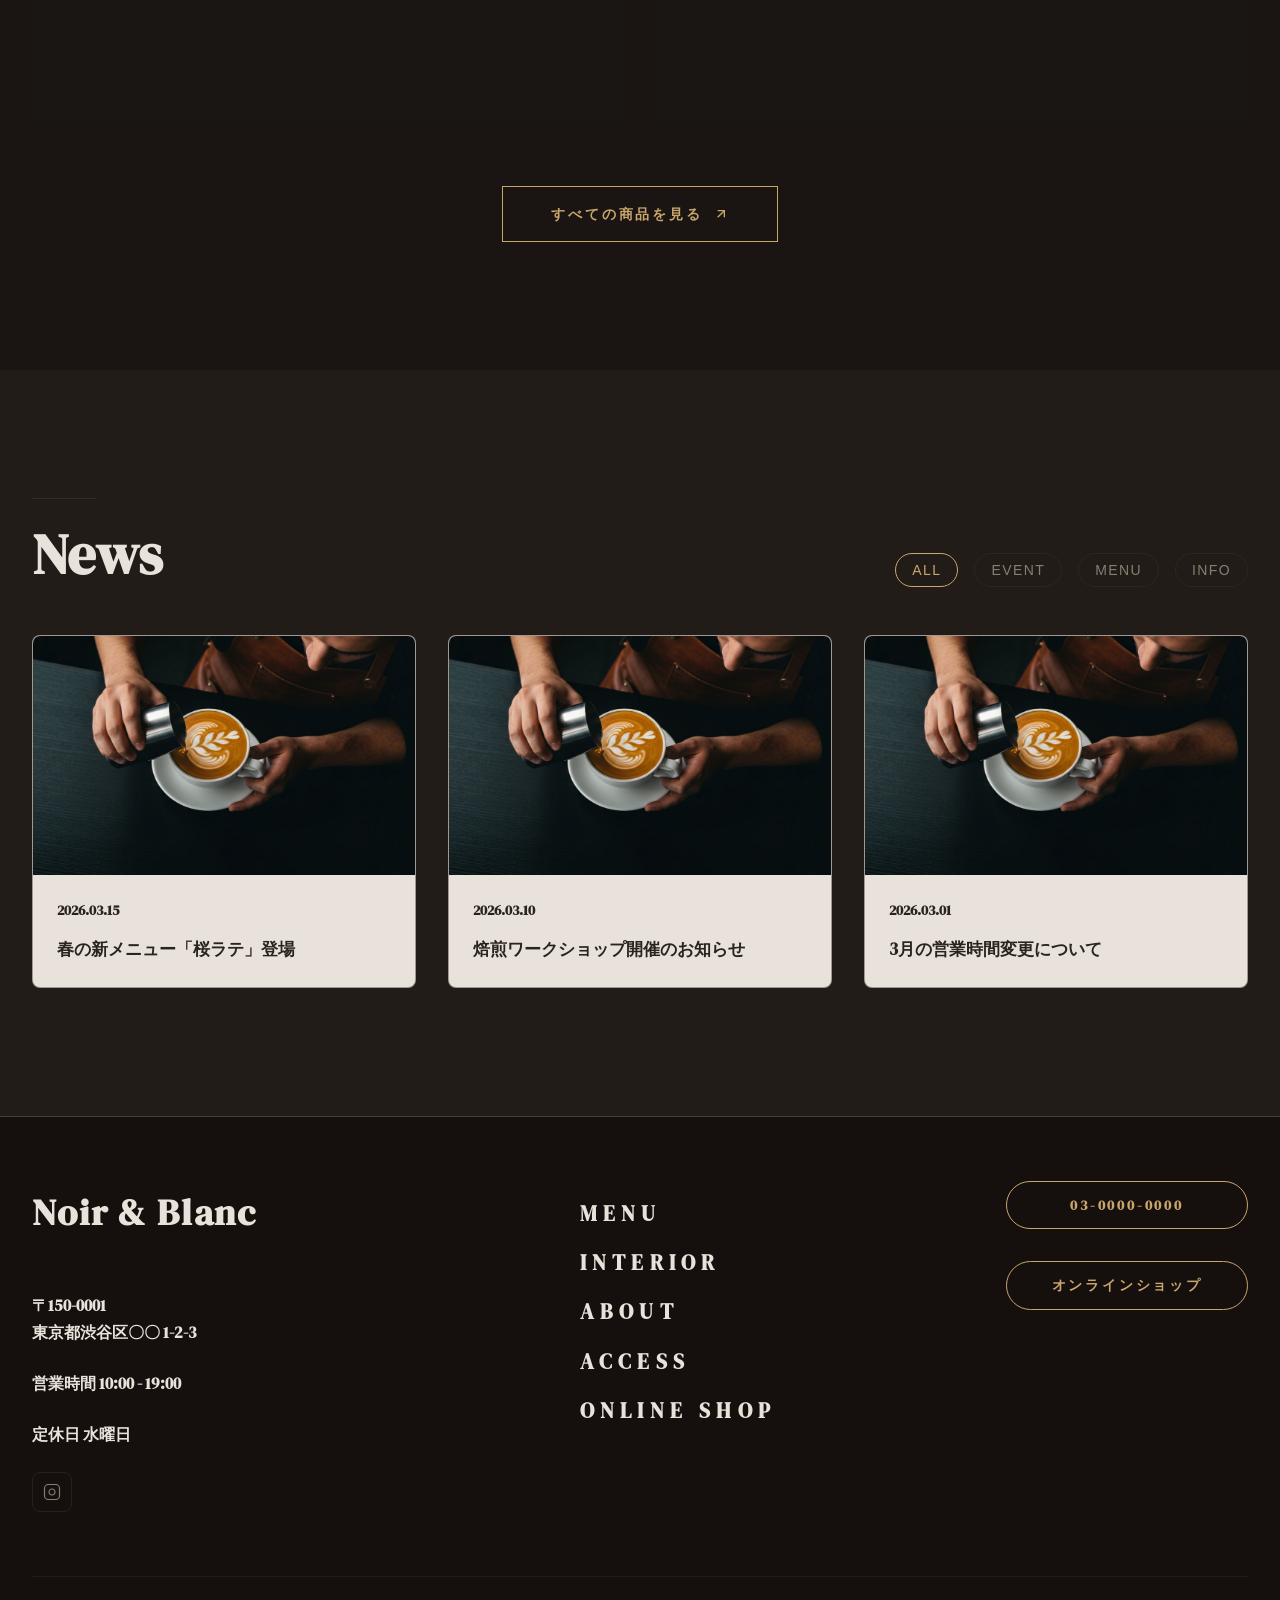
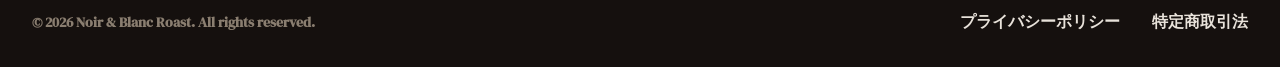
==== commit 5affe847: "shop,news" ====
--- a/index.html
+++ b/index.html
@@ -318,7 +318,8 @@
               </p>
             </div>
             <div class="shop-products">
-              <article class="shop-product reveal">
+                <a href="#">
+                    <article class="shop-product reveal">
                 <div class="shop-product-img">
                   <img
                     src="images/origin.jpg"
@@ -336,7 +337,8 @@
                     <span class="shop-product-price">¥1,200〜</span>
                   </div>
                 </div>
-              </article>
+              </article></a>
+              <a href="#">
               <article class="shop-product reveal">
                 <div class="shop-product-img">
                   <img
@@ -352,10 +354,10 @@
                     季節ごとに届く、世界各地の農園から厳選した豆。産地の個性をそのままに。
                   </p>
                   <div class="shop-product-footer">
-                    <span class="shop-product-price">¥1,200〜</span>
-                  </div>
-                </div>
-              </article>
+                    <span class="shop-product-price">¥1,500〜</span>
+                  </div>
+                </div>
+              </article></a>
             </div>
             <div class="shop-all reveal delay-3">
               <a href="#" class="btn-shop-all">
--- a/style.css
+++ b/style.css
@@ -1362,7 +1362,7 @@
     border: 1px solid rgba(52, 44, 37, 0.4);
     border-radius: var(--radius);
     overflow: hidden;
-    transition: all 0.5s;
+    transition: all 0.3s;
 }
 
 .news-card:hover {
@@ -1389,9 +1389,6 @@
     transition: transform 0.7s;
 }
 
-.news-card:hover .news-card-image img {
-    transform: scale(1.05);
-}
 
 .news-card-content {
     padding: 1.5rem;
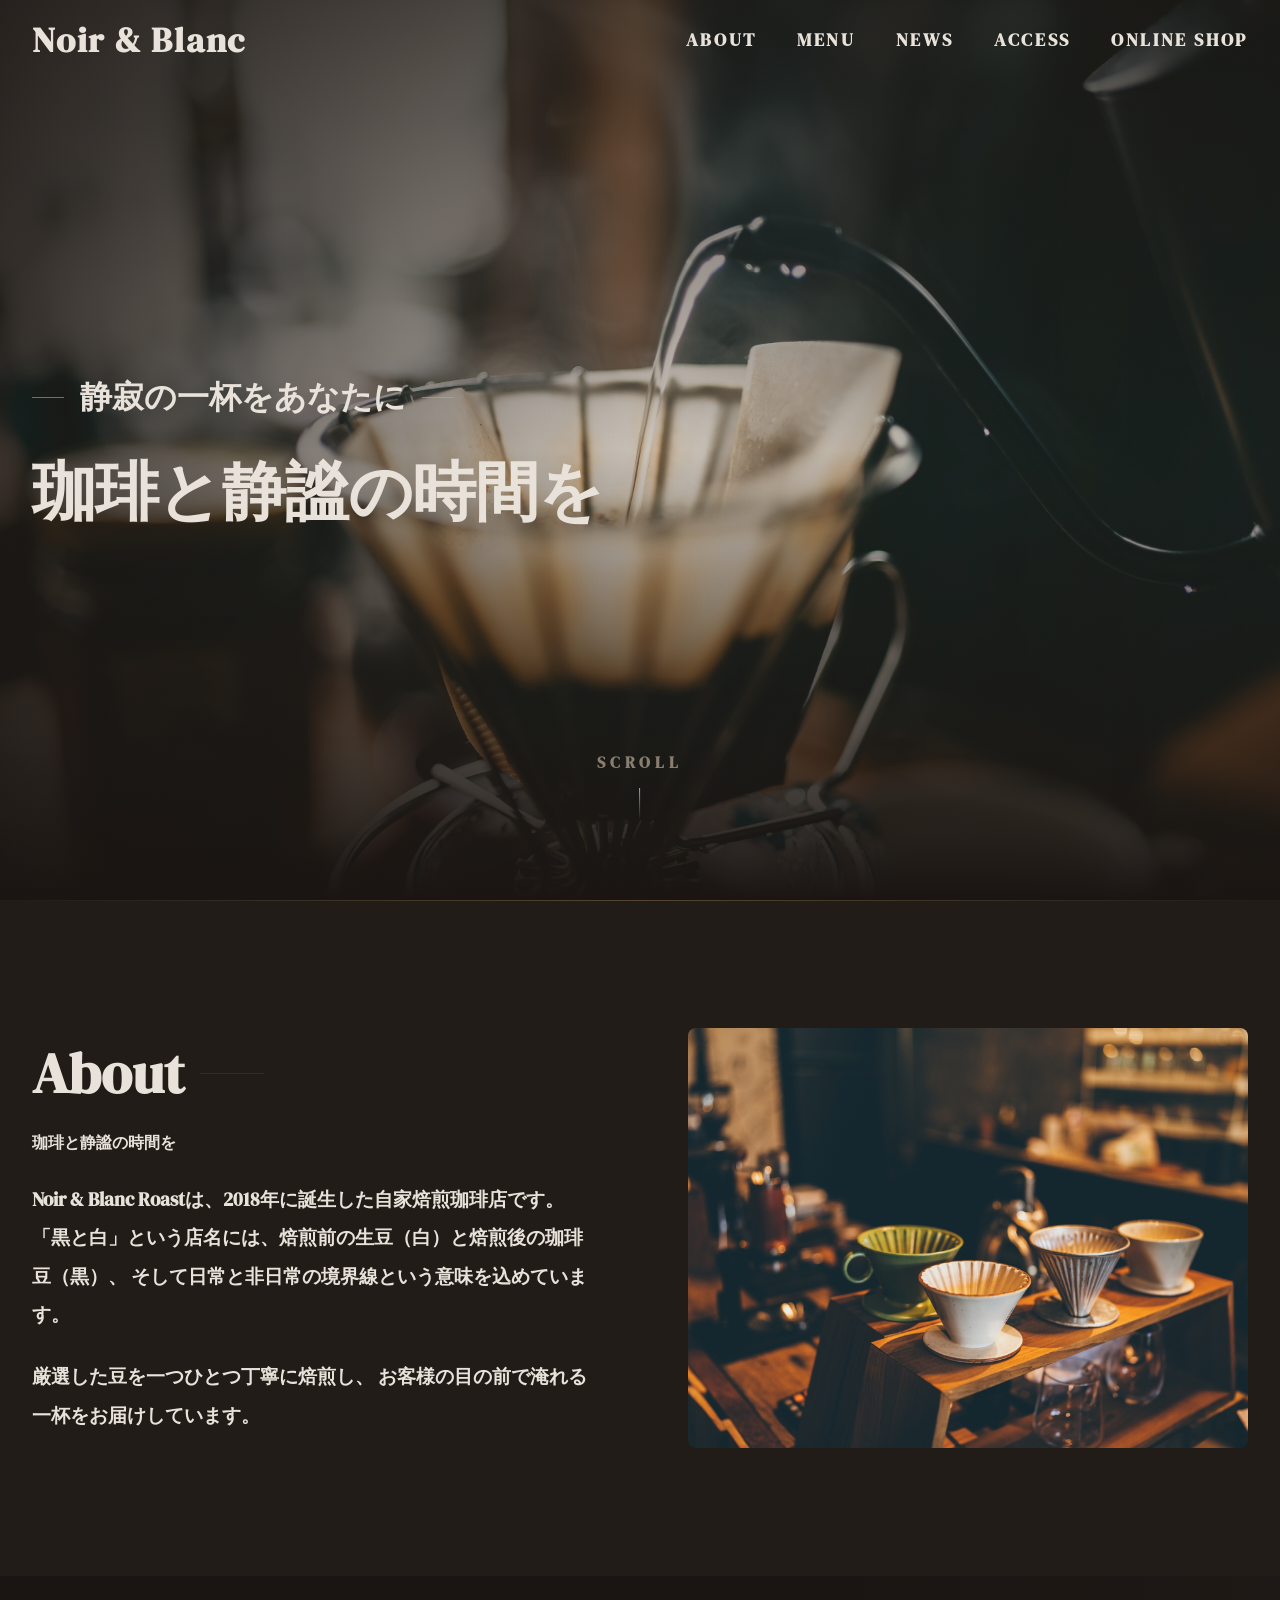
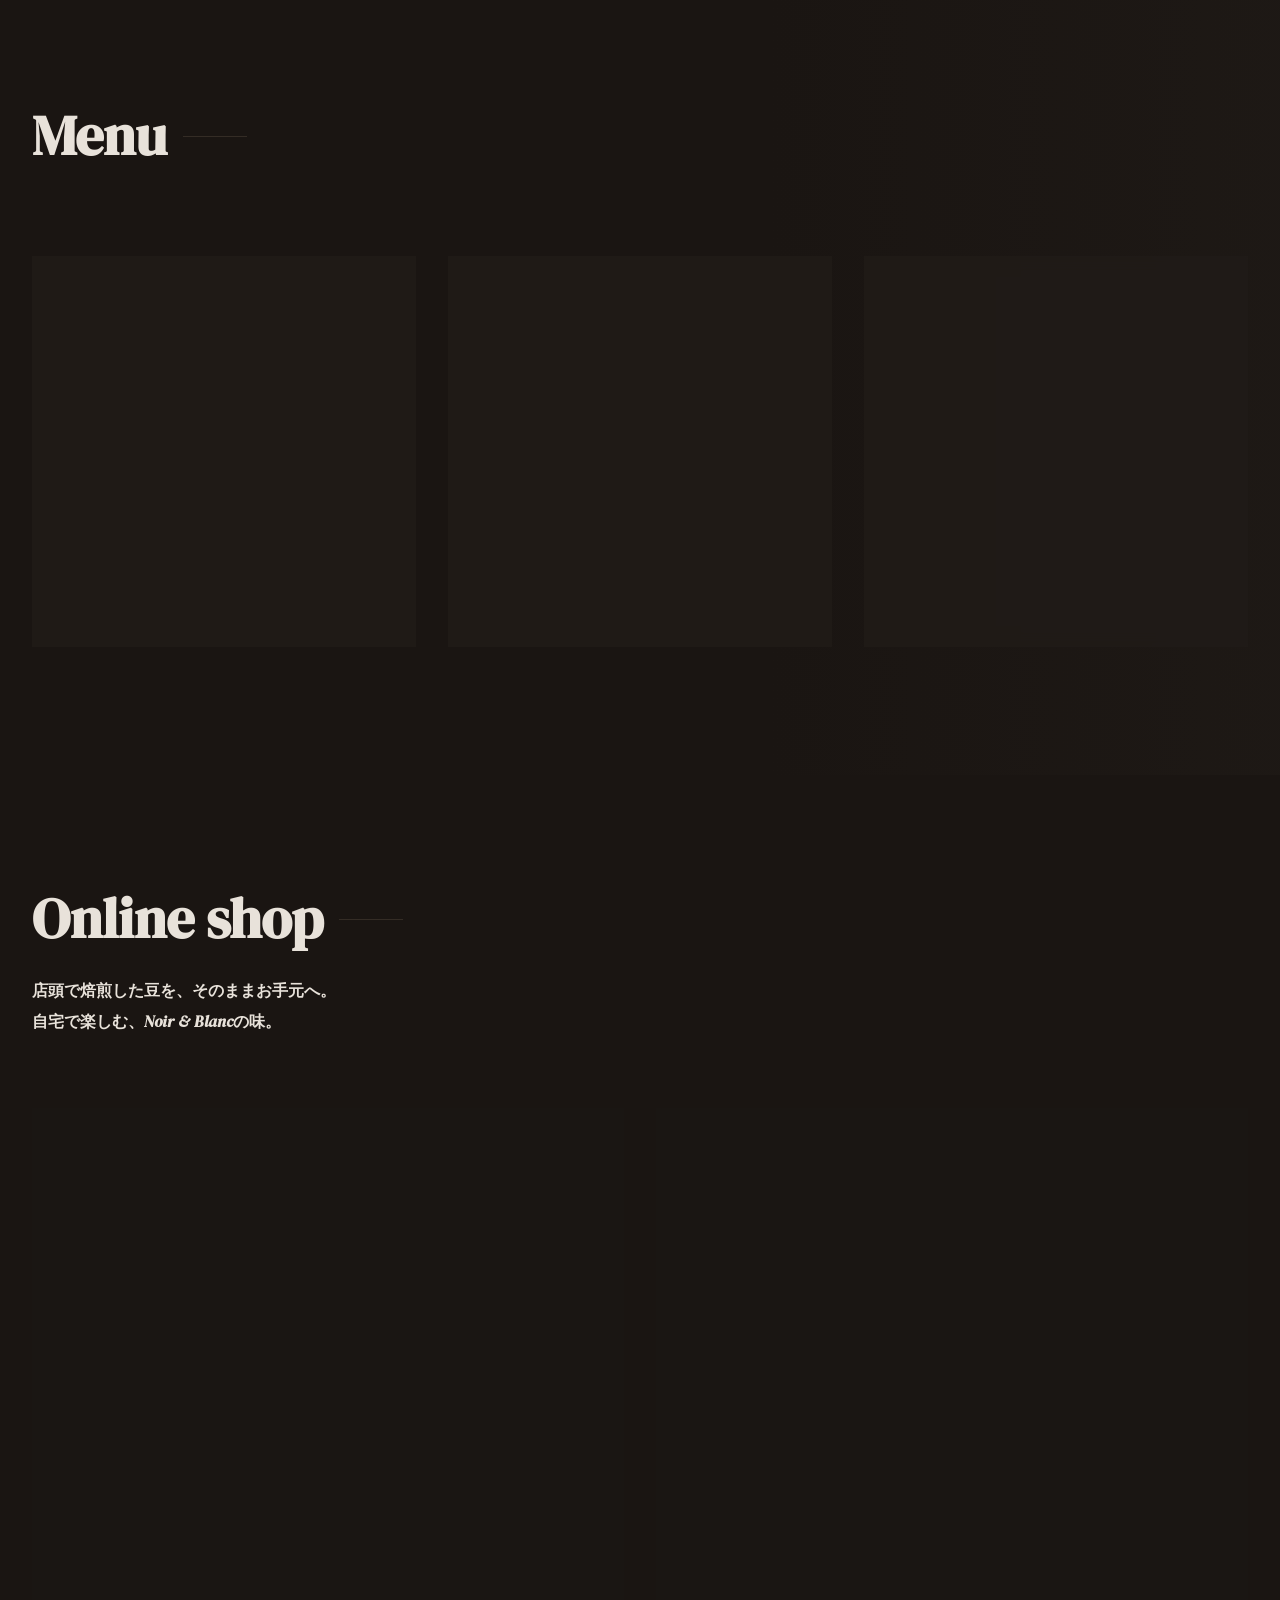
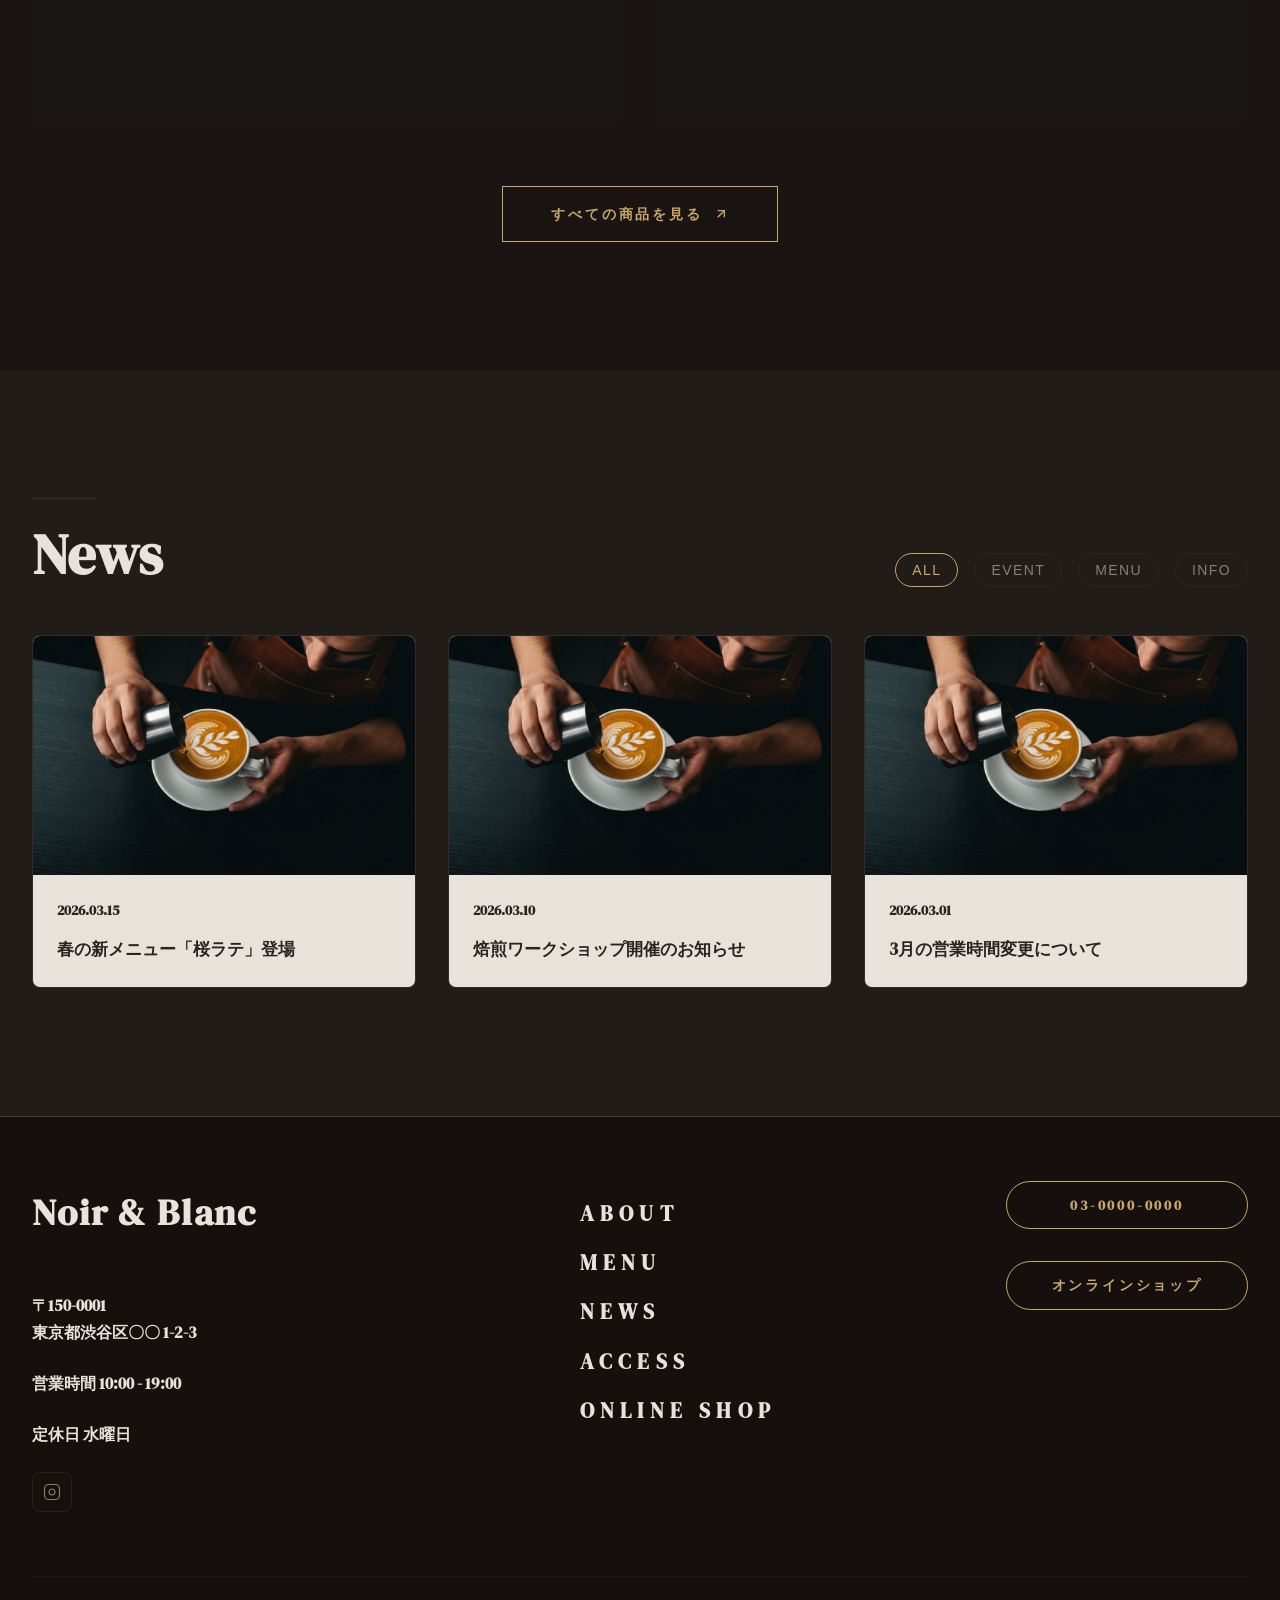
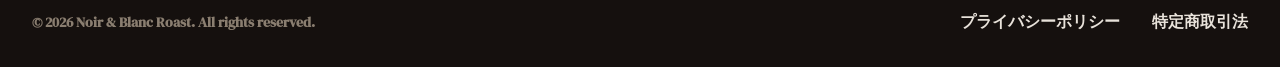
==== commit eb212b9a: "footer" ====
--- a/index.html
+++ b/index.html
@@ -514,9 +514,9 @@
 
           <nav class="footer-nav" aria-label="Exploreナビゲーション">
             <ul role="list">
+                <li><a href="#about">About</a></li>
               <li><a href="#menu">Menu</a></li>
-              <li><a href="#interior">Interior</a></li>
-              <li><a href="#about">About</a></li>
+              <li><a href="#news">News</a></li>
               <li><a href="#interior">Access</a></li>
               <li><a href="#about">Online shop</a></li>
             </ul>
@@ -533,7 +533,7 @@
 
         <div class="footer-bottom">
           <!-- 🔵 修正: © 記号 -->
-          <p>&copy; 2026 Noir &amp; Blanc Roast. All rights reserved.</p>
+          <p>&copy; 2026 <a href="/index.html">Noir &amp; Blanc Roast.</a> All rights reserved.</p>
           <div class="footer-legal">
             <a href="#privacy">プライバシーポリシー</a>
             <a href="#terms">特定商取引法</a>
--- a/style.css
+++ b/style.css
@@ -1359,7 +1359,7 @@
 
 .news-card {
     background: var(--foreground);
-    border: 1px solid rgba(52, 44, 37, 0.4);
+    border: 1px solid rgb(0 0 0 / 80%);
     border-radius: var(--radius);
     overflow: hidden;
     transition: all 0.3s;
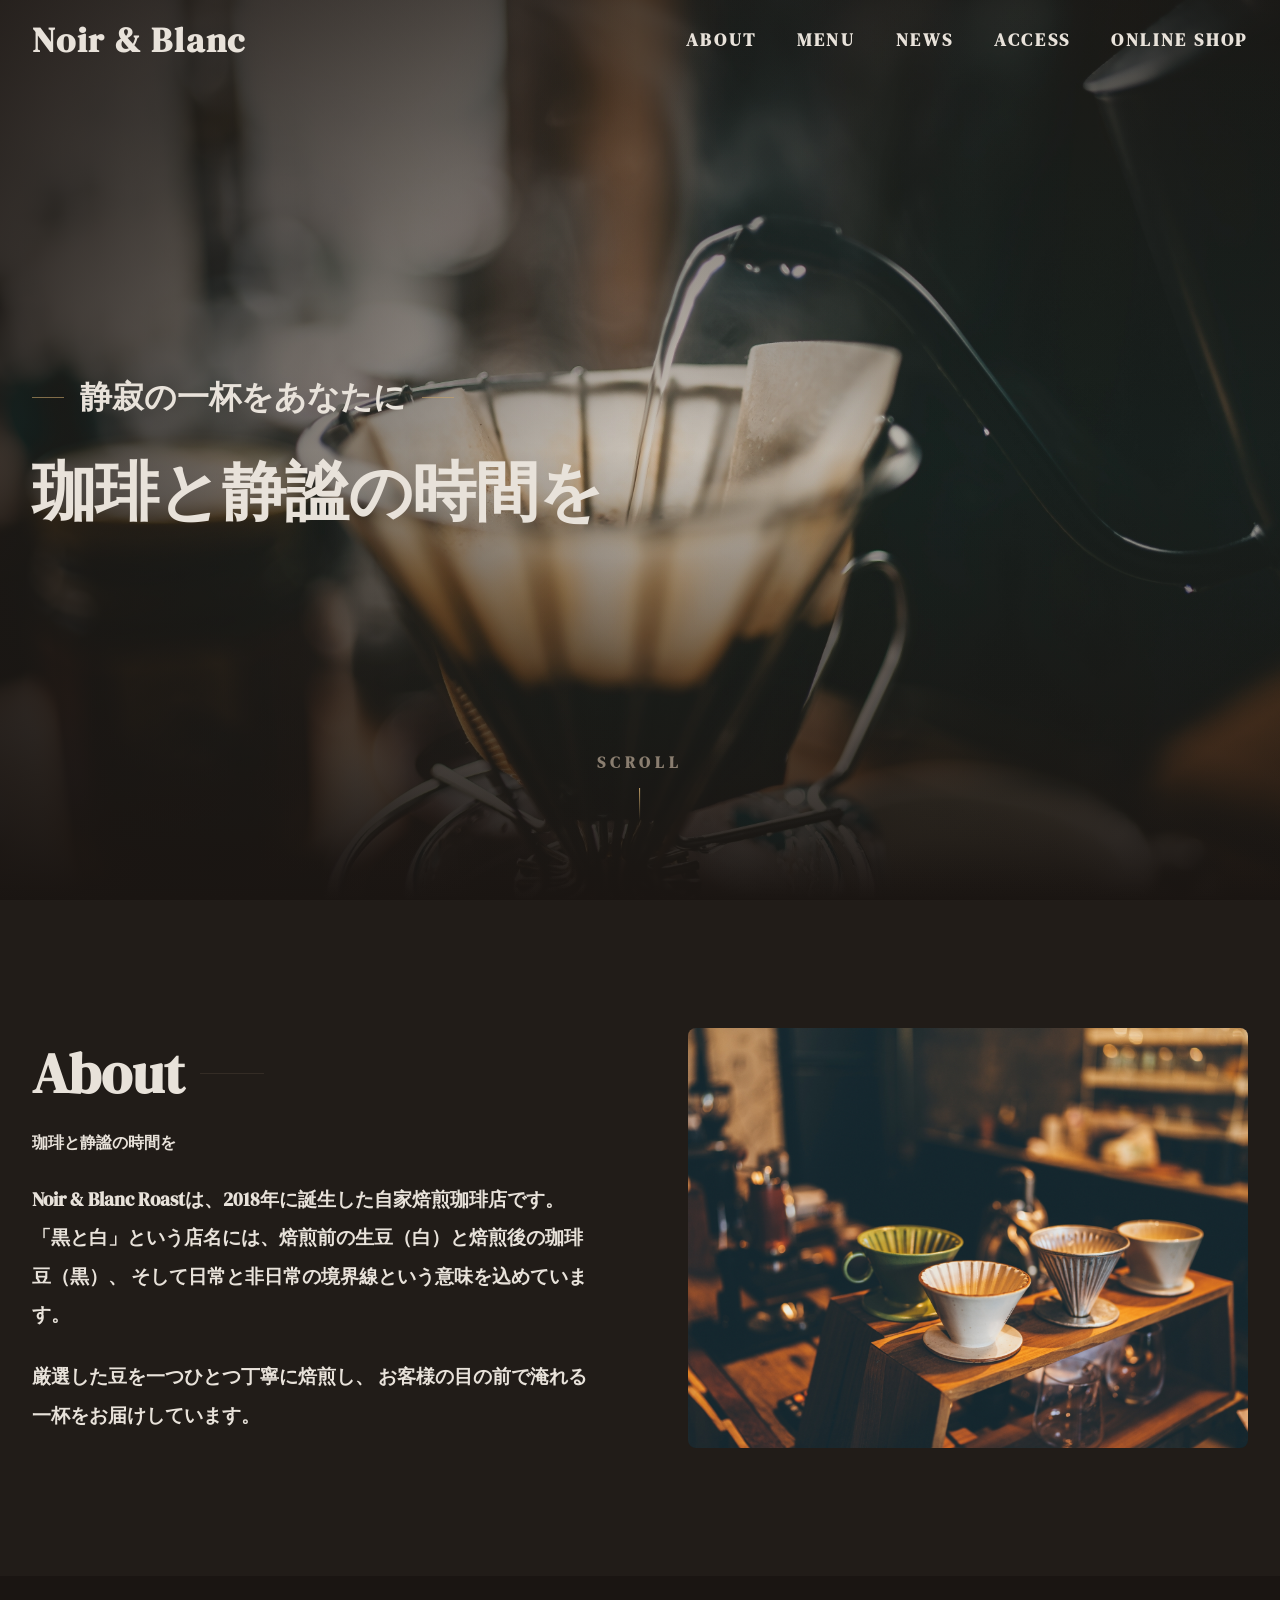
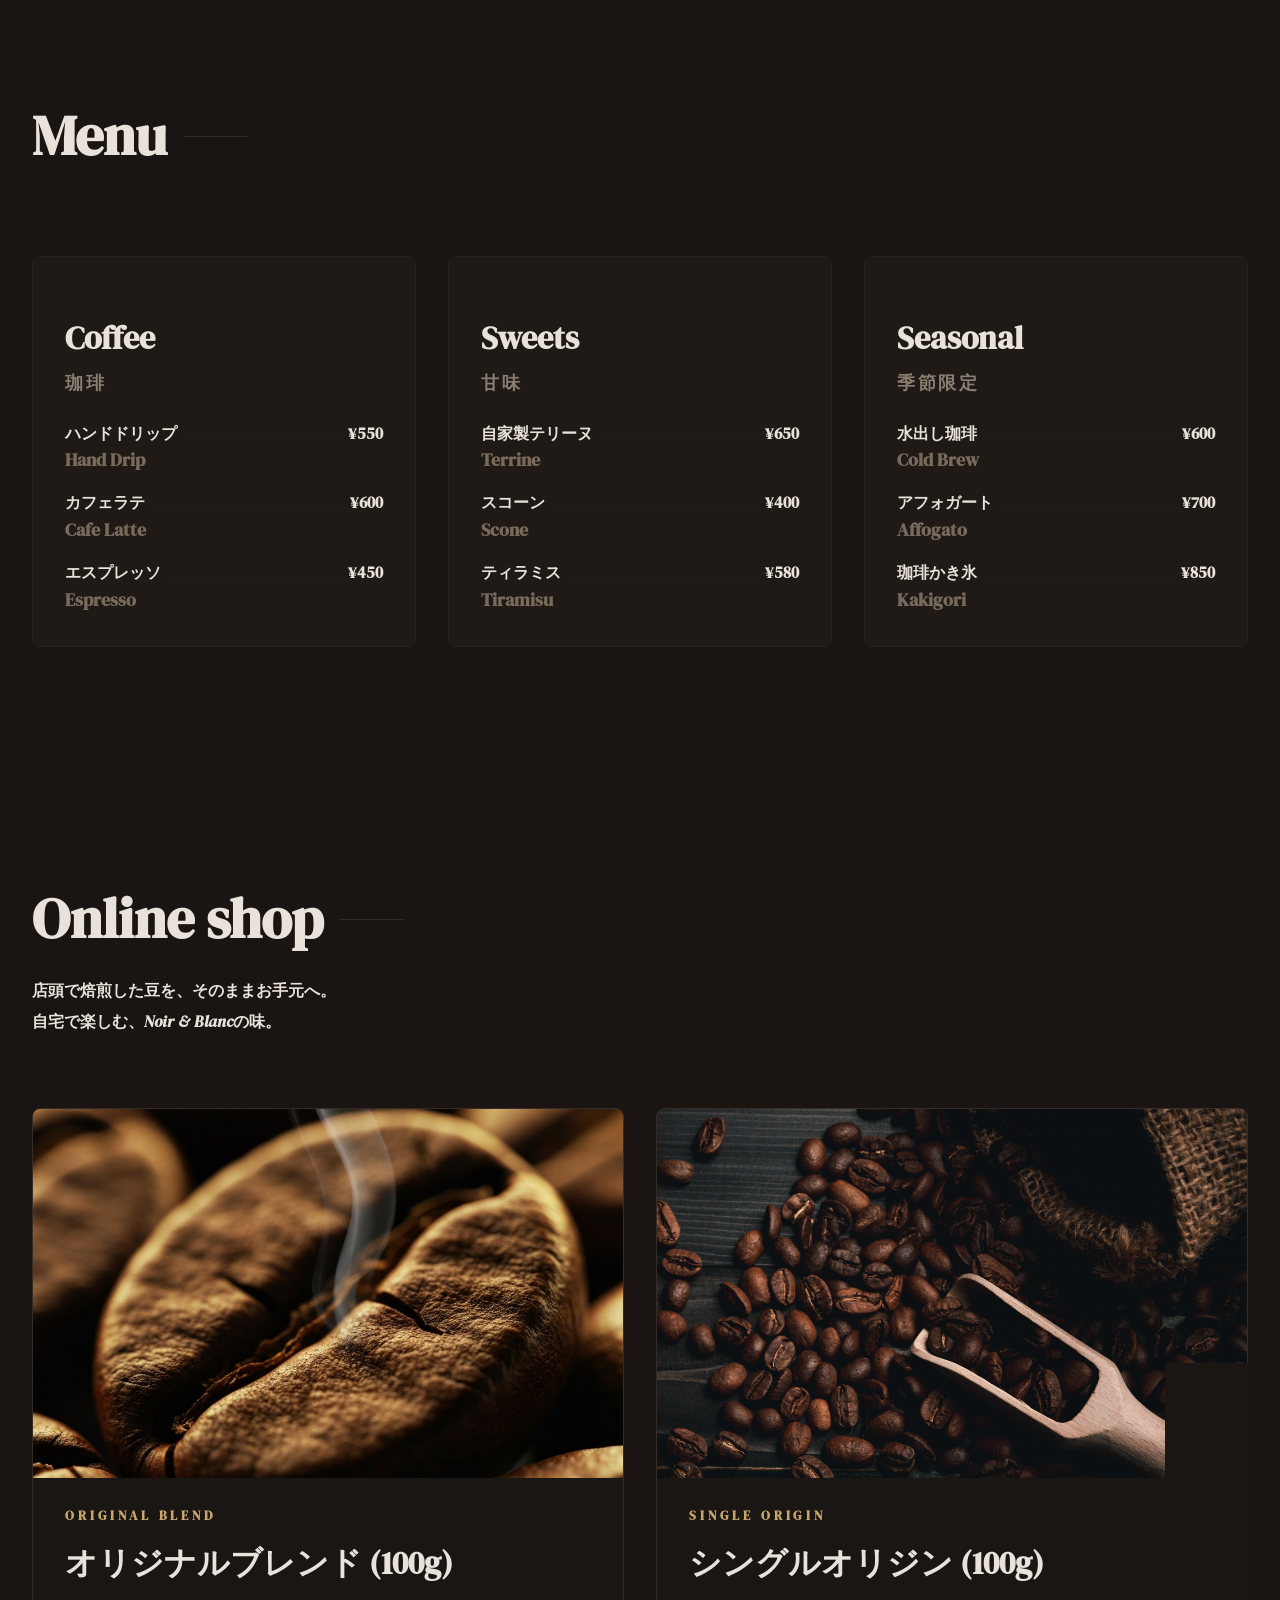
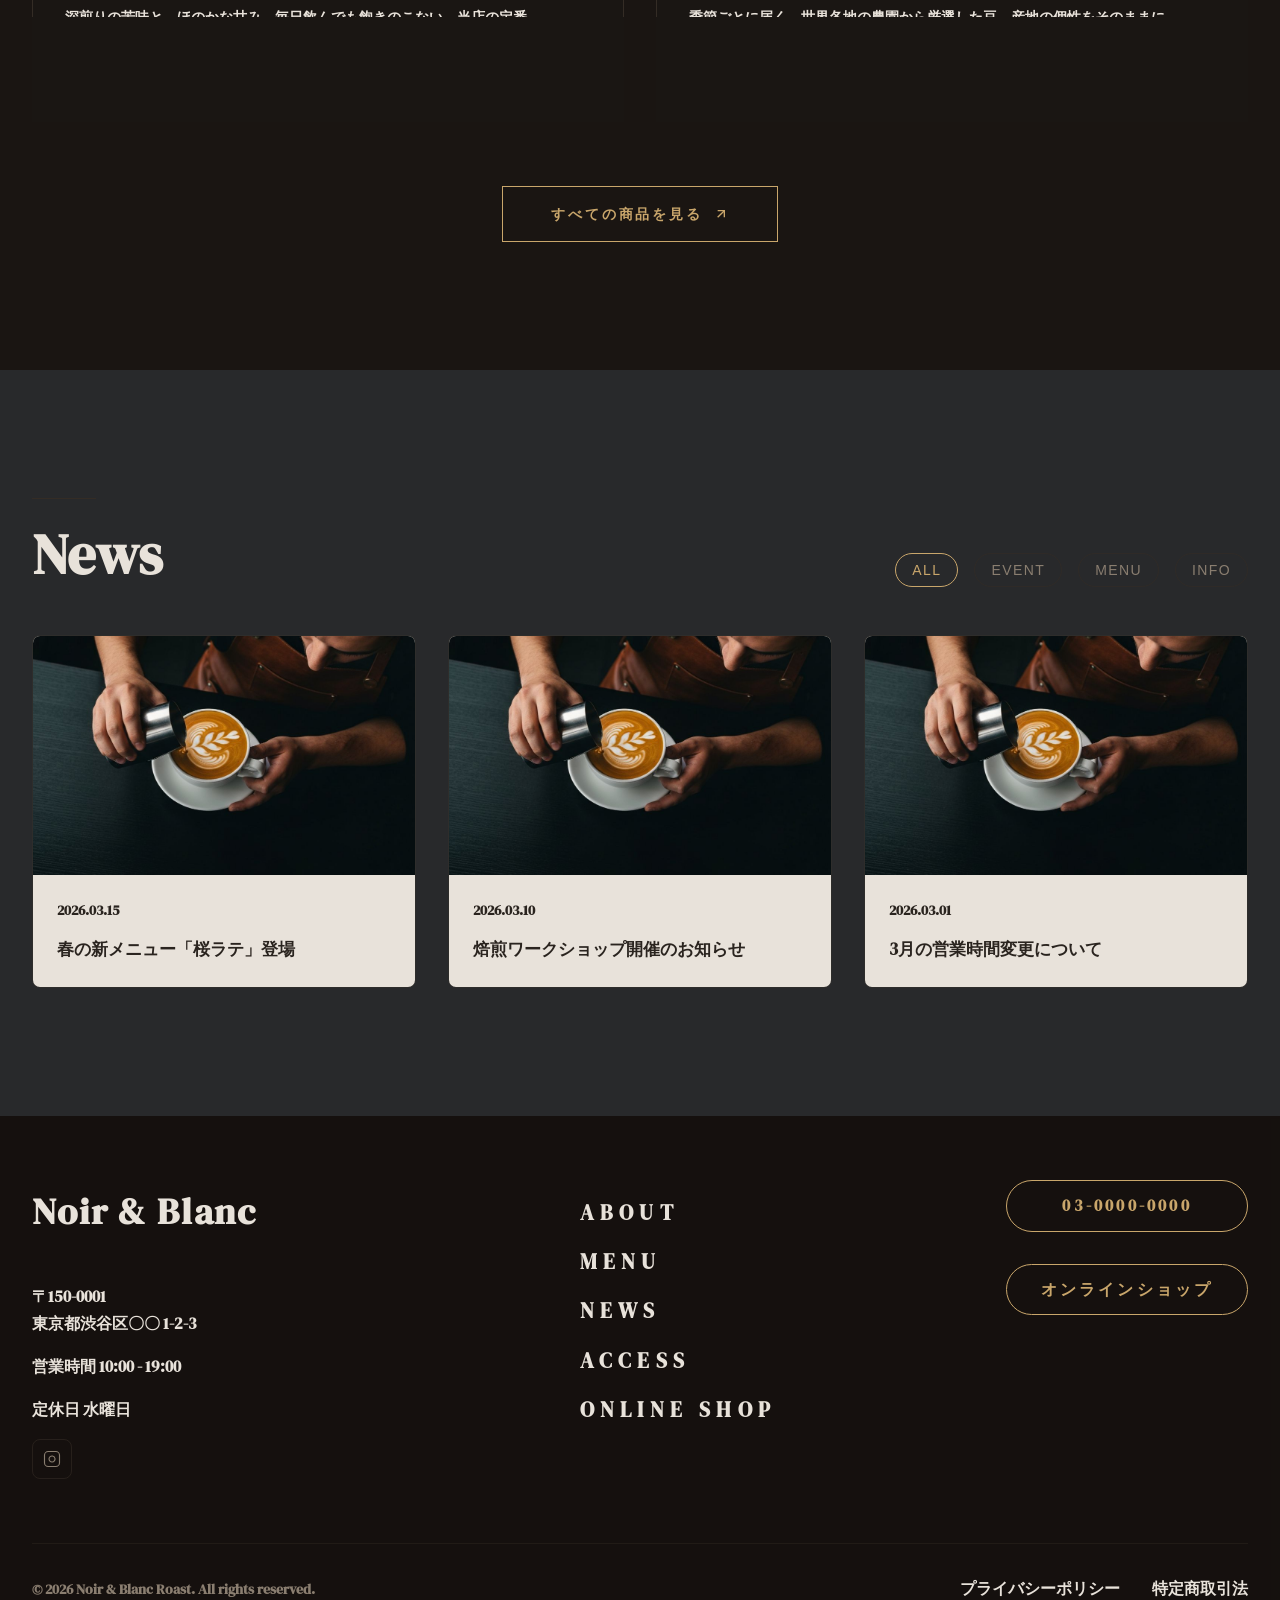
==== commit 5fe5da71: "全体調整 header/footerプレースホルダー化 メニュー調整" ====
--- a/index.html
+++ b/index.html
@@ -43,81 +43,7 @@
 
   <body>
     <!-- ========== Header ========== -->
-    <header class="header" id="header">
-      <nav class="nav container" aria-label="メインナビゲーション">
-        <a href="#" class="nav-brand" aria-label="Noir & Blanc Roast トップへ">
-          <div class="nav-brand-text">
-            <span class="nav-brand-name">Noir &amp; Blanc</span>
-          </div>
-        </a>
-
-        <ul class="nav-links" role="list">
-          <li><a href="#about">About</a></li>
-          <li><a href="#menu">Menu</a></li>
-          <li><a href="#news">News</a></li>
-          <li><a href="#news">Access</a></li>
-          <li><a href="#news">Online shop</a></li>
-        </ul>
-        <button
-          class="menu-toggle"
-          id="menuToggle"
-          aria-label="メニューを開く"
-          aria-expanded="false"
-          aria-controls="mobileMenu"
-        >
-          <svg
-            width="24"
-            height="24"
-            viewBox="0 0 24 24"
-            fill="none"
-            stroke="currentColor"
-            stroke-width="2"
-            aria-hidden="true"
-          >
-            <line x1="3" y1="6" x2="21" y2="6" />
-            <line x1="3" y1="12" x2="21" y2="12" />
-            <line x1="3" y1="18" x2="21" y2="18" />
-          </svg>
-        </button>
-      </nav>
-    </header>
-
-    <!-- ========== Mobile Menu ========== -->
-    <!-- 🟠 修正: visibility:hidden + aria-hidden + フォーカストラップ(JS側) -->
-    <nav
-      class="mobile-menu"
-      id="mobileMenu"
-      aria-label="モバイルナビゲーション"
-      aria-hidden="true"
-    >
-      <!-- × 閉じるボタン -->
-      <button
-        class="mobile-menu-close"
-        id="mobileMenuClose"
-        aria-label="メニューを閉じる"
-      >
-        <svg
-          width="24"
-          height="24"
-          viewBox="0 0 24 24"
-          fill="none"
-          stroke="currentColor"
-          stroke-width="2"
-          aria-hidden="true"
-        >
-          <path d="M18 6 6 18" />
-          <path d="m6 6 12 12" />
-        </svg>
-      </button>
-
-      <li><a href="#about">About</a></li>
-      <li><a href="#menu">Menu</a></li>
-      <li><a href="#news">News</a></li>
-      <li><a href="#news">Access</a></li>
-      <li><a href="#news">Online shop</a></li>
-      <a href="#reserve" class="mobile-menu-cta">Contact</a>
-      <a href="tel:0300000000" class="mobile-menu-cta">03-0000-0000</a>
-    </nav>
+<div id="header-placeholder"></div>
 
     <main id="main">
       <!-- ========== Hero ========== -->
@@ -429,7 +355,7 @@
               >
             </article>
 
-            <article class="news-card reveal delay-1" data-category="event">
+            <article class="news-card reveal" data-category="event">
               <a href="">
                 <div class="news-card-image">
                   <img
@@ -449,7 +375,7 @@
               >
             </article>
 
-            <article class="news-card reveal delay-2" data-category="info">
+            <article class="news-card reveal" data-category="info">
               <a href="">
                 <div class="news-card-image">
                   <img
@@ -474,73 +400,7 @@
     </main>
 
     <!-- ========== Footer ========== -->
-    <footer class="footer" id="contact">
-      <div class="container">
-        <div class="footer-main">
-          <div class="footer-about">
-            <div class="footer-brand">
-              <div class="footer-brand-text">
-                <p class="name">Noir &amp; Blanc</p>
-              </div>
-            </div>
-            <address style="font-style: normal">
-              <p>〒150-0001<br />東京都渋谷区〇〇 1-2-3</p>
-              <p><strong>営業時間</strong> 10:00 - 19:00</p>
-              <p style="margin-top: 1rem"><strong>定休日</strong> 水曜日</p>
-            </address>
-            <div class="footer-social">
-              <a
-                href="https://instagram.com"
-                target="_blank"
-                rel="noopener noreferrer"
-                aria-label="Instagramを開く"
-              >
-                <svg
-                  width="18"
-                  height="18"
-                  viewBox="0 0 24 24"
-                  fill="none"
-                  stroke="currentColor"
-                  stroke-width="1.5"
-                  aria-hidden="true"
-                >
-                  <rect x="2" y="2" width="20" height="20" rx="5" ry="5" />
-                  <path d="M16 11.37A4 4 0 1 1 12.63 8 4 4 0 0 1 16 11.37z" />
-                  <line x1="17.5" y1="6.5" x2="17.51" y2="6.5" />
-                </svg>
-              </a>
-            </div>
-          </div>
-
-          <nav class="footer-nav" aria-label="Exploreナビゲーション">
-            <ul role="list">
-                <li><a href="#about">About</a></li>
-              <li><a href="#menu">Menu</a></li>
-              <li><a href="#news">News</a></li>
-              <li><a href="#interior">Access</a></li>
-              <li><a href="#about">Online shop</a></li>
-            </ul>
-          </nav>
-          <div class="footer-info">
-            <a href="tel:0300000000" class="footer-reserve" id="reserve"
-              >03-0000-0000</a
-            >
-            <a href="#" class="footer-reserve" id="reserve"
-              >オンラインショップ</a
-            >
-          </div>
-        </div>
-
-        <div class="footer-bottom">
-          <!-- 🔵 修正: © 記号 -->
-          <p>&copy; 2026 <a href="/index.html">Noir &amp; Blanc Roast.</a> All rights reserved.</p>
-          <div class="footer-legal">
-            <a href="#privacy">プライバシーポリシー</a>
-            <a href="#terms">特定商取引法</a>
-          </div>
-        </div>
-      </div>
-    </footer>
+<div id="footer-placeholder"></div>
 
     <!-- JS は </body> 直前に配置（DOMが確実に存在する状態で実行） -->
     <script src="script.js"></script>
--- a/style.css
+++ b/style.css
@@ -214,6 +214,7 @@
     align-items: center;
     justify-content: space-between;
     height: 5rem;
+            padding: 0 2rem;
 }
 
 
@@ -249,7 +250,6 @@
 }
 
 .nav-brand-text {
-    display: none;
     flex-direction: column;
 }
 
@@ -282,7 +282,7 @@
     list-style: none;
 }
 
-@media (min-width: 768px) {
+@media (min-width: 1024px) {
     .nav-links {
         display: flex;
     }
@@ -353,7 +353,7 @@
     color: var(--primary);
 }
 
-@media (min-width: 768px) {
+@media (min-width: 1024px) {
     .menu-toggle {
         display: none;
     }
@@ -669,17 +669,6 @@
     overflow: hidden;
 }
 
-.about-section::before {
-    content: '';
-    position: absolute;
-    top: 0;
-    left: 0;
-    right: 0;
-    height: 1px;
-    background: linear-gradient(to right, transparent, var(--primary), transparent);
-    opacity: 0.3;
-}
-
 .about-grid {
     display: grid;
     gap: 4rem;
@@ -741,10 +730,6 @@
     transition: transform 0.7s;
 }
 
-.about-gallery-item:hover img {
-    transform: scale(1.05);
-}
-
 
 /* ----------------------------------------
    Menu Section
@@ -752,17 +737,6 @@
 
 .menu-section {
     position: relative;
-}
-
-.menu-section::before {
-    content: '';
-    position: absolute;
-    top: 0;
-    right: 0;
-    width: 40%;
-    height: 100%;
-    background: linear-gradient(to left, rgba(33, 28, 24, 0.5), transparent);
-    pointer-events: none;
 }
 
 .menu-header {
@@ -1296,7 +1270,7 @@
    ---------------------------------------- */
 
 .news-section {
-    background: var(--card);
+    background: #28292b;
 }
 
 .news-header {
@@ -1419,7 +1393,6 @@
    ---------------------------------------- */
 
 .footer {
-    border-top: 1px solid rgba(201, 166, 107, 0.3);
     background: rgba(16, 13, 11, 0.5);
 }
 
@@ -1476,7 +1449,7 @@
 .footer-about p {
     font-size: 1rem;
     line-height: 1.7;
-    margin-bottom: 1.5rem;
+    margin-bottom: 1rem;
 }
 
 .footer-social {
@@ -1537,7 +1510,6 @@
     width: 100%;
     justify-content: center;
     padding: 0.75rem 1.5rem;
-    font-size: 0.875rem;
     letter-spacing: 0.2em;
     text-transform: uppercase;
     border: 1px solid var(--primary);
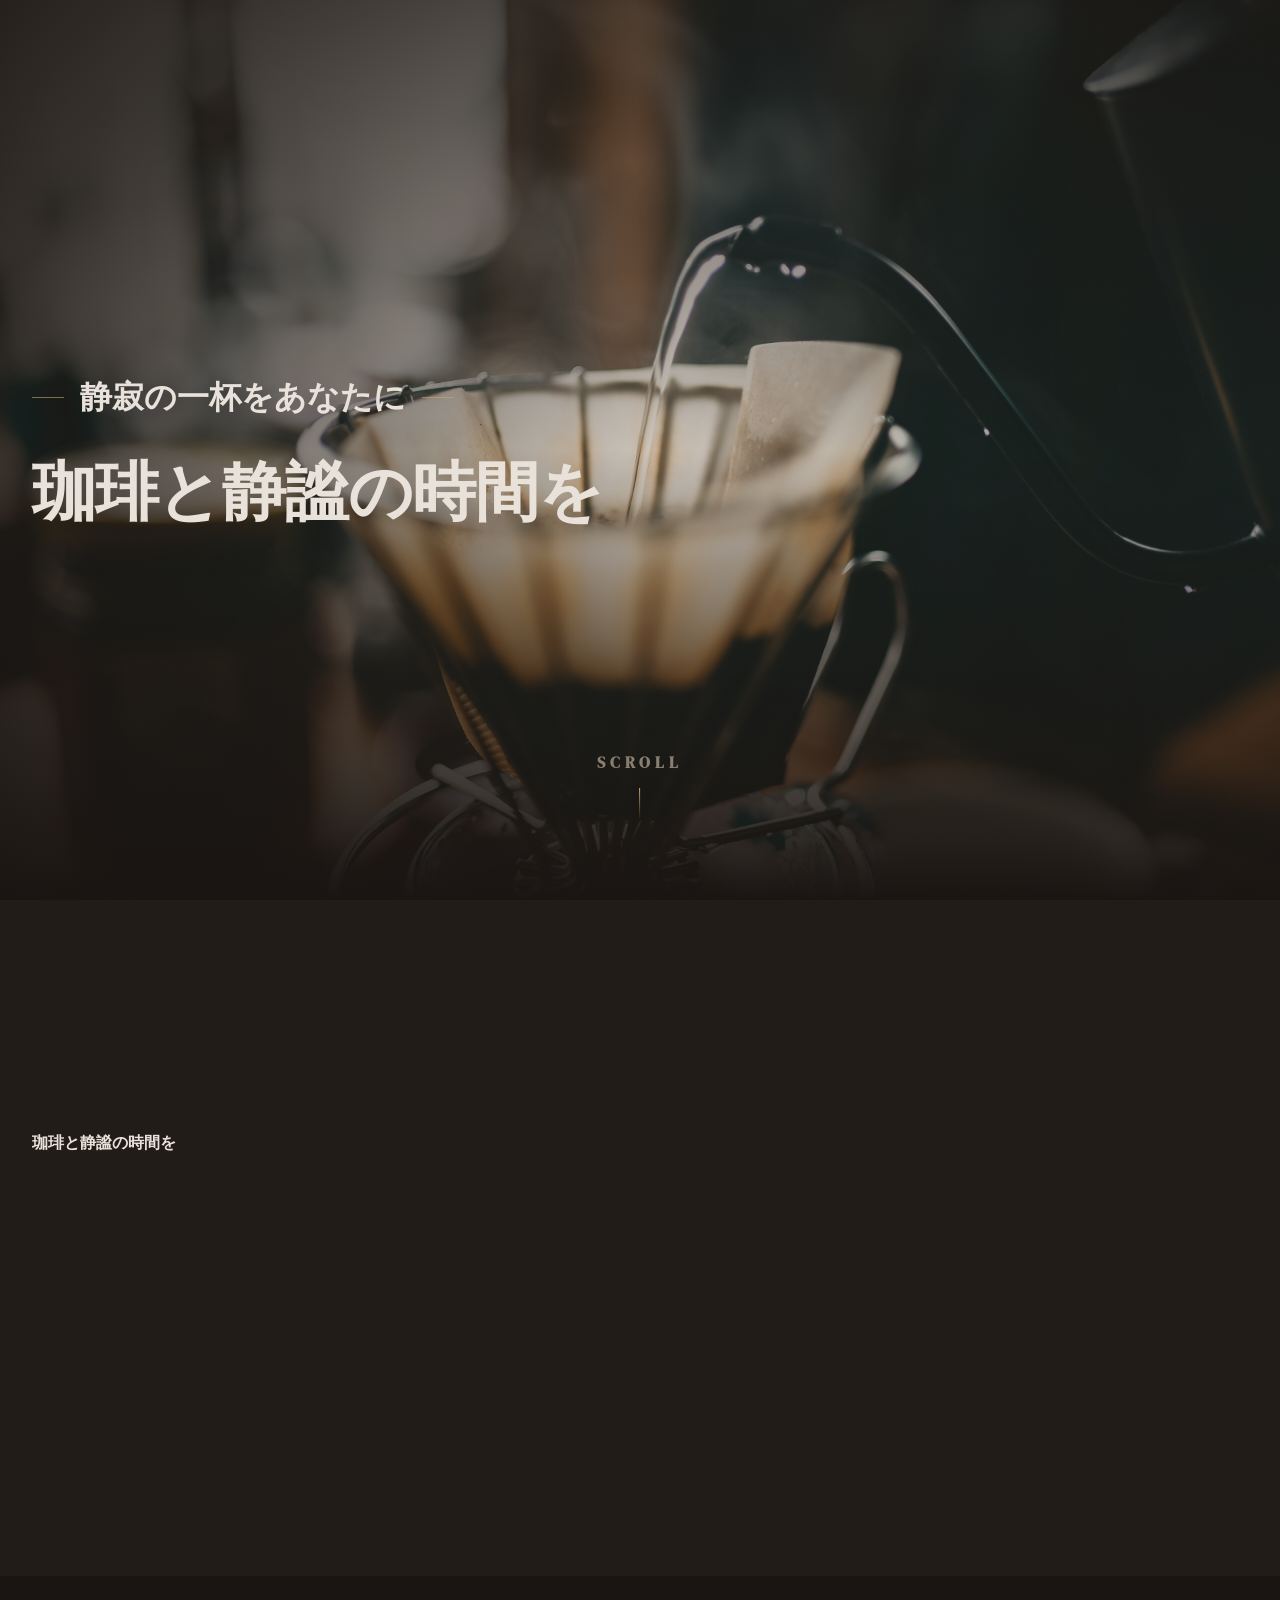
==== commit 218521c1: "fetch修正" ====
--- a/index.html
+++ b/index.html
@@ -26,7 +26,7 @@
       content="厳選された豆と、古材とアイアンが調和する静かな空間。自家焙煎珈琲店。"
     />
     <meta name="twitter:image" content="/images/hero-interior.jpg" />
-
+<meta name="base-url" content="">
     <title>Noir &amp; Blanc Roast - Artisan Coffee</title>
 
     <!-- Google Fonts: display=swap でレンダリングブロッキング解消 -->
@@ -320,21 +320,10 @@
               </div>
               <h2 id="news-heading" class="section-title">News</h2>
             </div>
-            <!-- 🟡 修正: data-filter 属性でカテゴリ絞り込みに対応 -->
-            <div
-              class="news-filters"
-              role="group"
-              aria-label="ニュースフィルター"
-            >
-              <button class="news-filter active" data-filter="all">All</button>
-              <button class="news-filter" data-filter="event">Event</button>
-              <button class="news-filter" data-filter="menu">Menu</button>
-              <button class="news-filter" data-filter="info">Info</button>
-            </div>
+            
           </div>
 
           <div class="news-grid">
-            <!-- data-category でフィルタリング対象を指定 -->
             <article class="news-card reveal" data-category="menu">
               <a href="">
                 <div class="news-card-image">
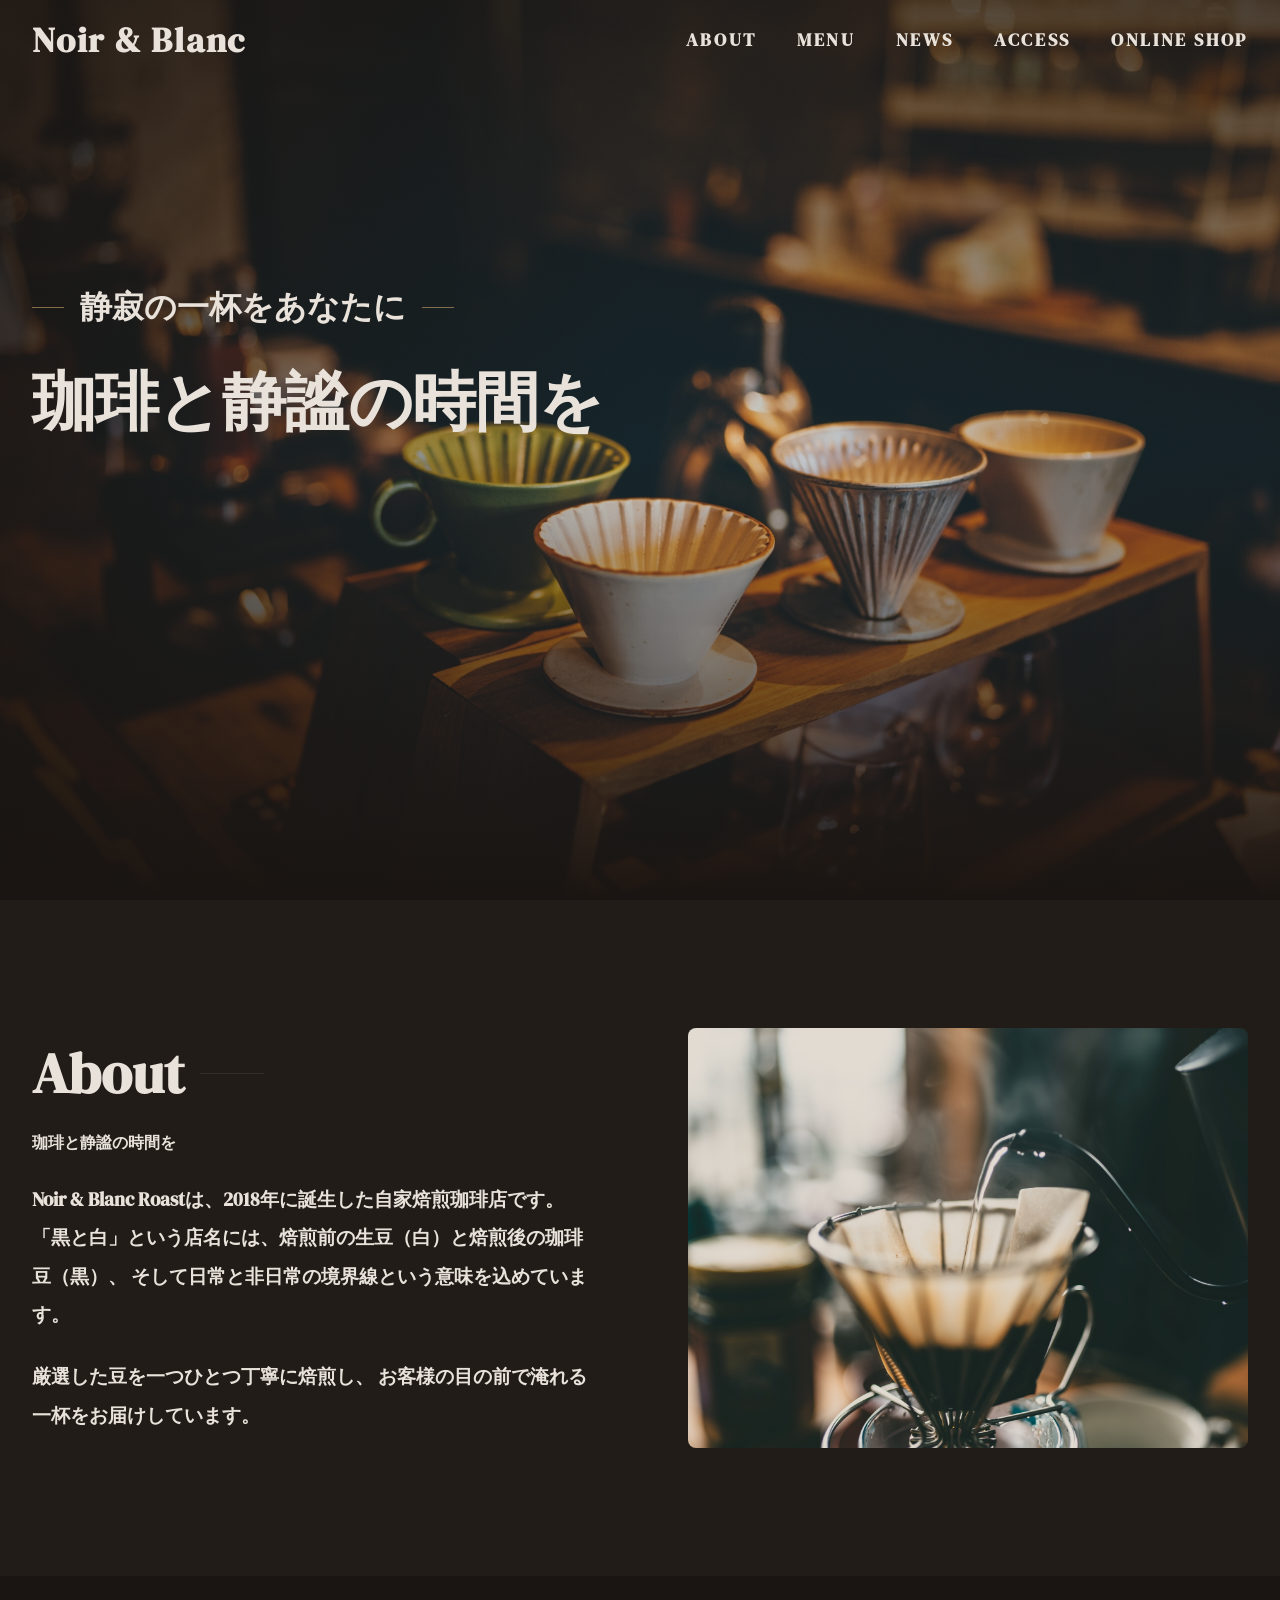
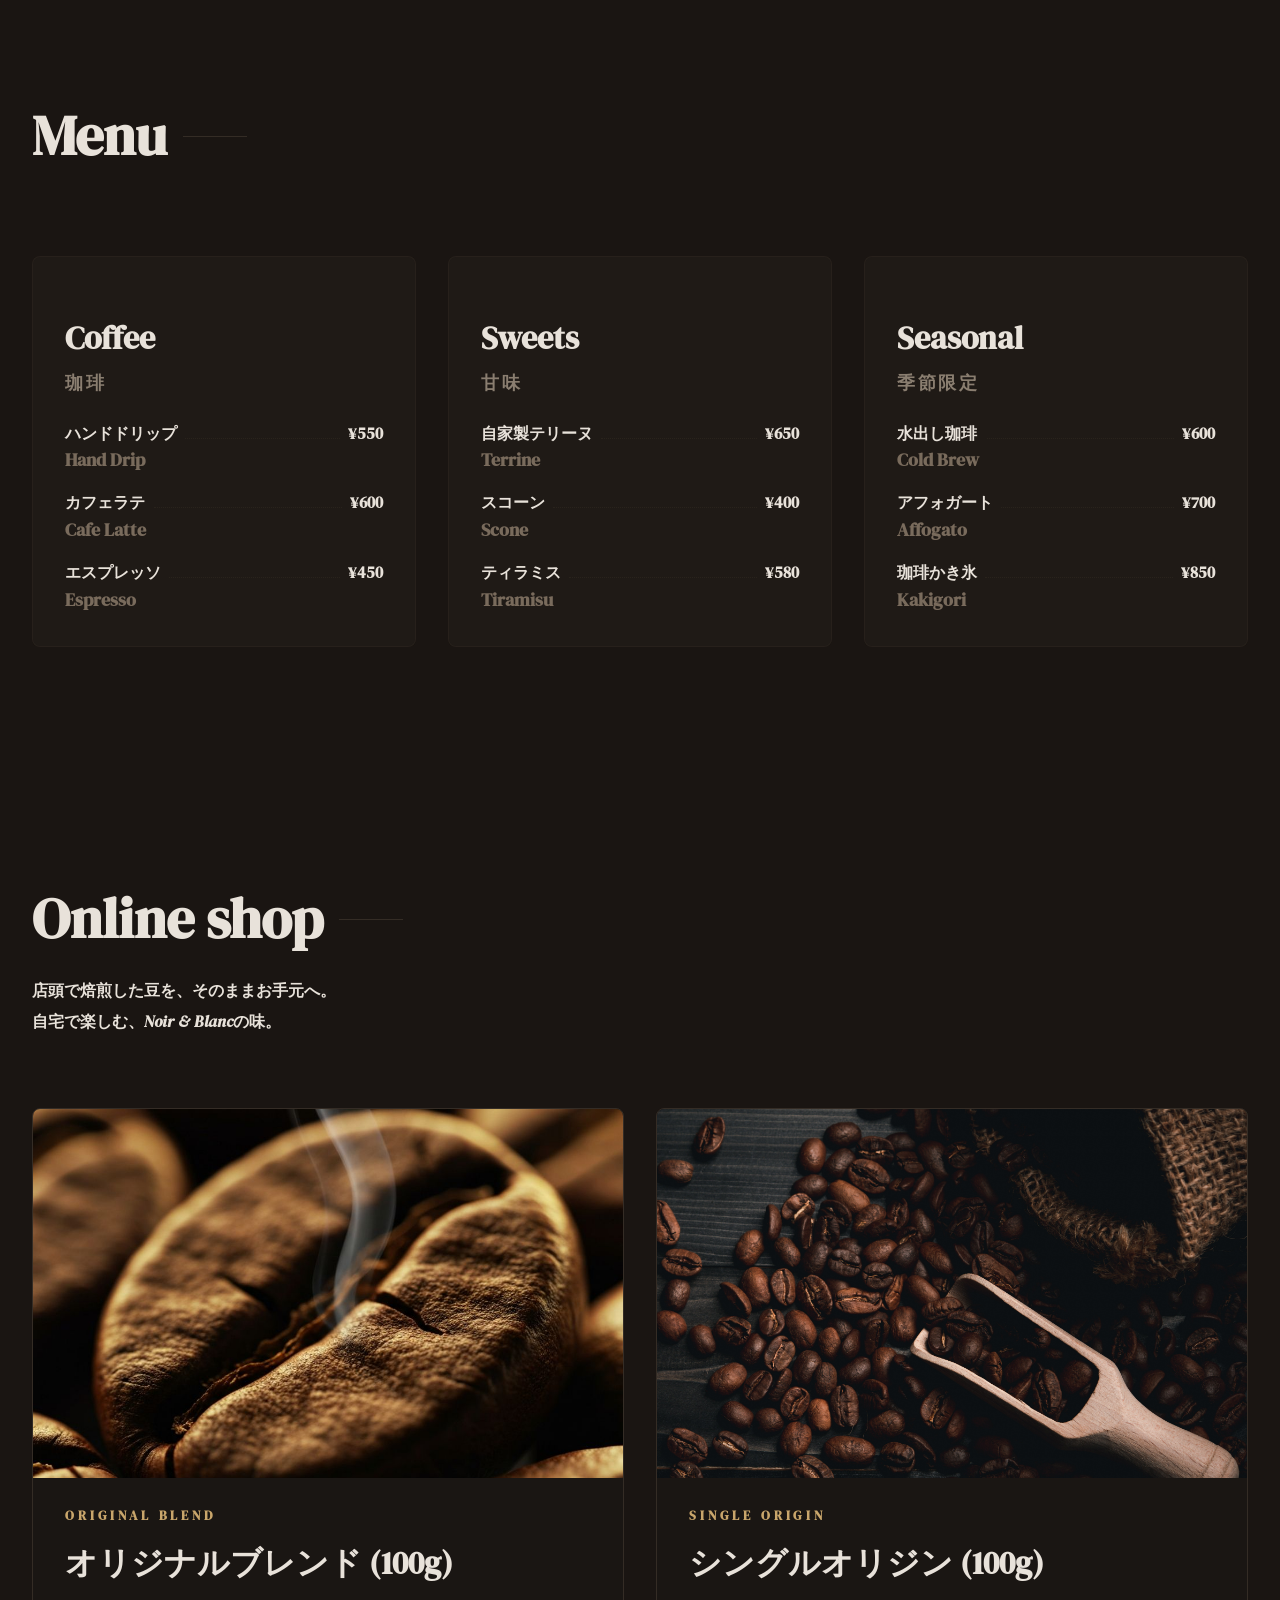
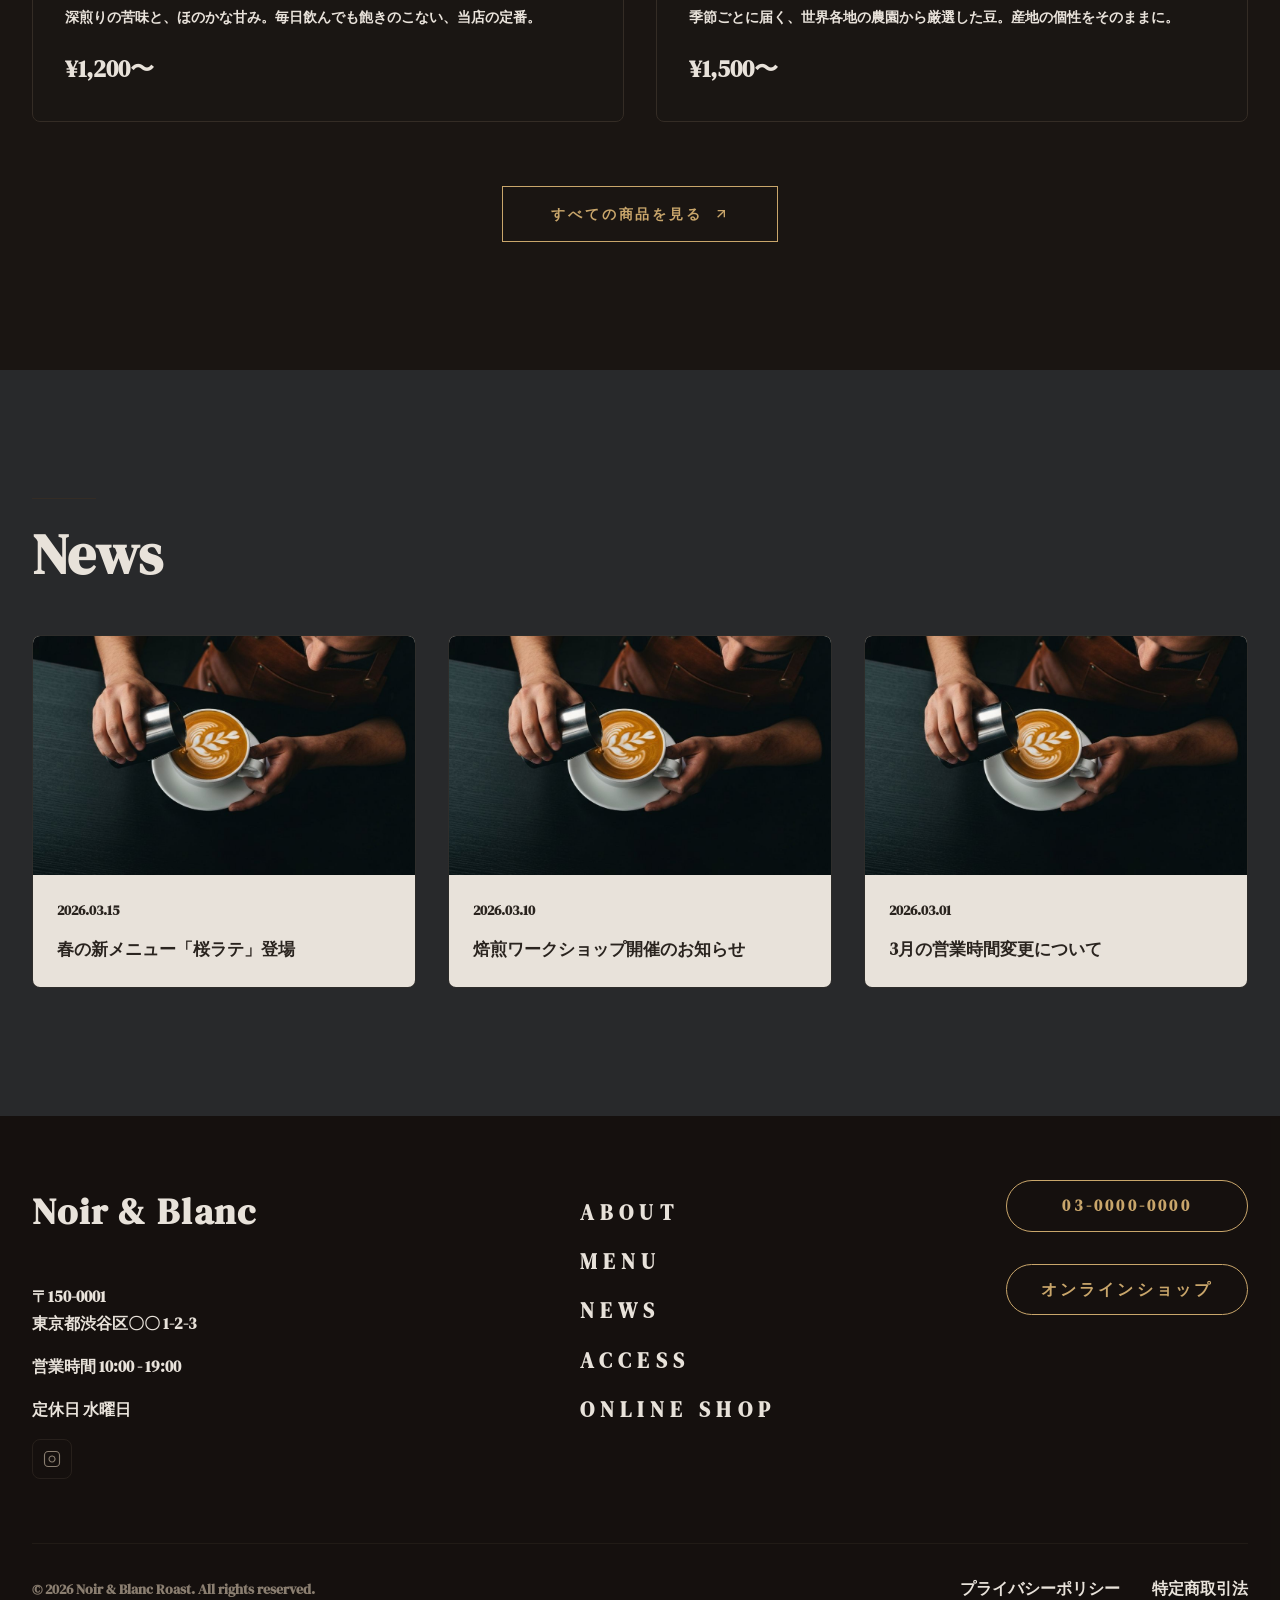
==== commit 4bd667c1: "微調整" ====
--- a/index.html
+++ b/index.html
@@ -63,14 +63,7 @@
           </h1>
           
         </div>
-        <a
-          href="#about"
-          class="hero-scroll"
-          aria-label="About セクションへスクロール"
-        >
-          <span>Scroll</span>
-          <div class="hero-scroll-line" aria-hidden="true"></div>
-        </a>
+        
       </section>
 
       <!-- ========== About ========== -->
--- a/style.css
+++ b/style.css
@@ -473,7 +473,7 @@
     display: flex;
     flex-direction: column;
     justify-content: center;
-    min-height: 100vh;
+    min-height: 80vh;
     padding: 6rem 2rem;
 }
 
@@ -493,7 +493,13 @@
 .hero-label .text {
     font-size: 2rem;
 }
-@media screen and(max-width: 767px) {
+@media (max-width: 767px) {
+    .hero h1{
+        text-align: center;
+    }
+    .hero-label {
+        margin: 0 auto 20px;
+    }
     .hero-label .text {
         font-size: 1.2rem;
     }
@@ -504,7 +510,7 @@
 
 .hero h1 {
     font-family: var(--font-serif);
-    font-size: clamp(2.5rem, 8vw, 4rem);
+    font-size: clamp(2rem, 8vw, 4rem);
     line-height: 1.15;
     letter-spacing: -0.02em;
 }
